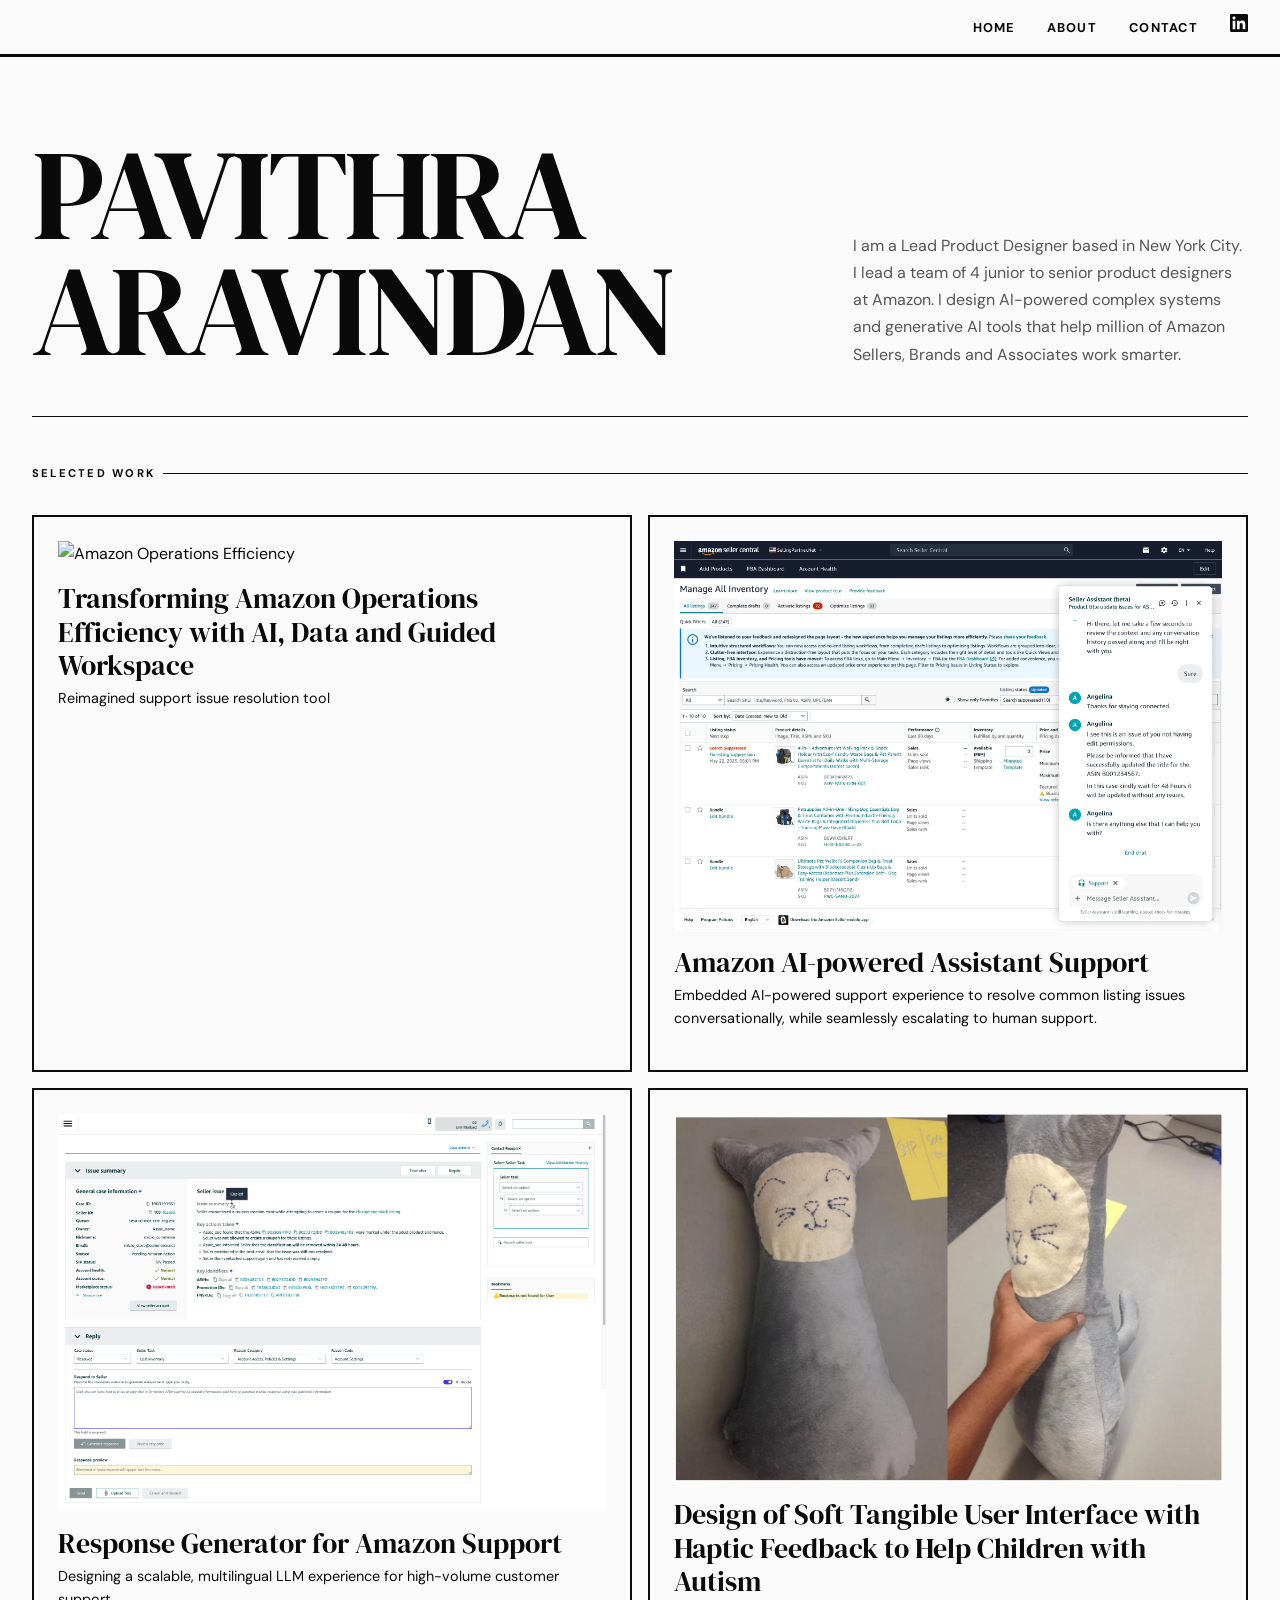
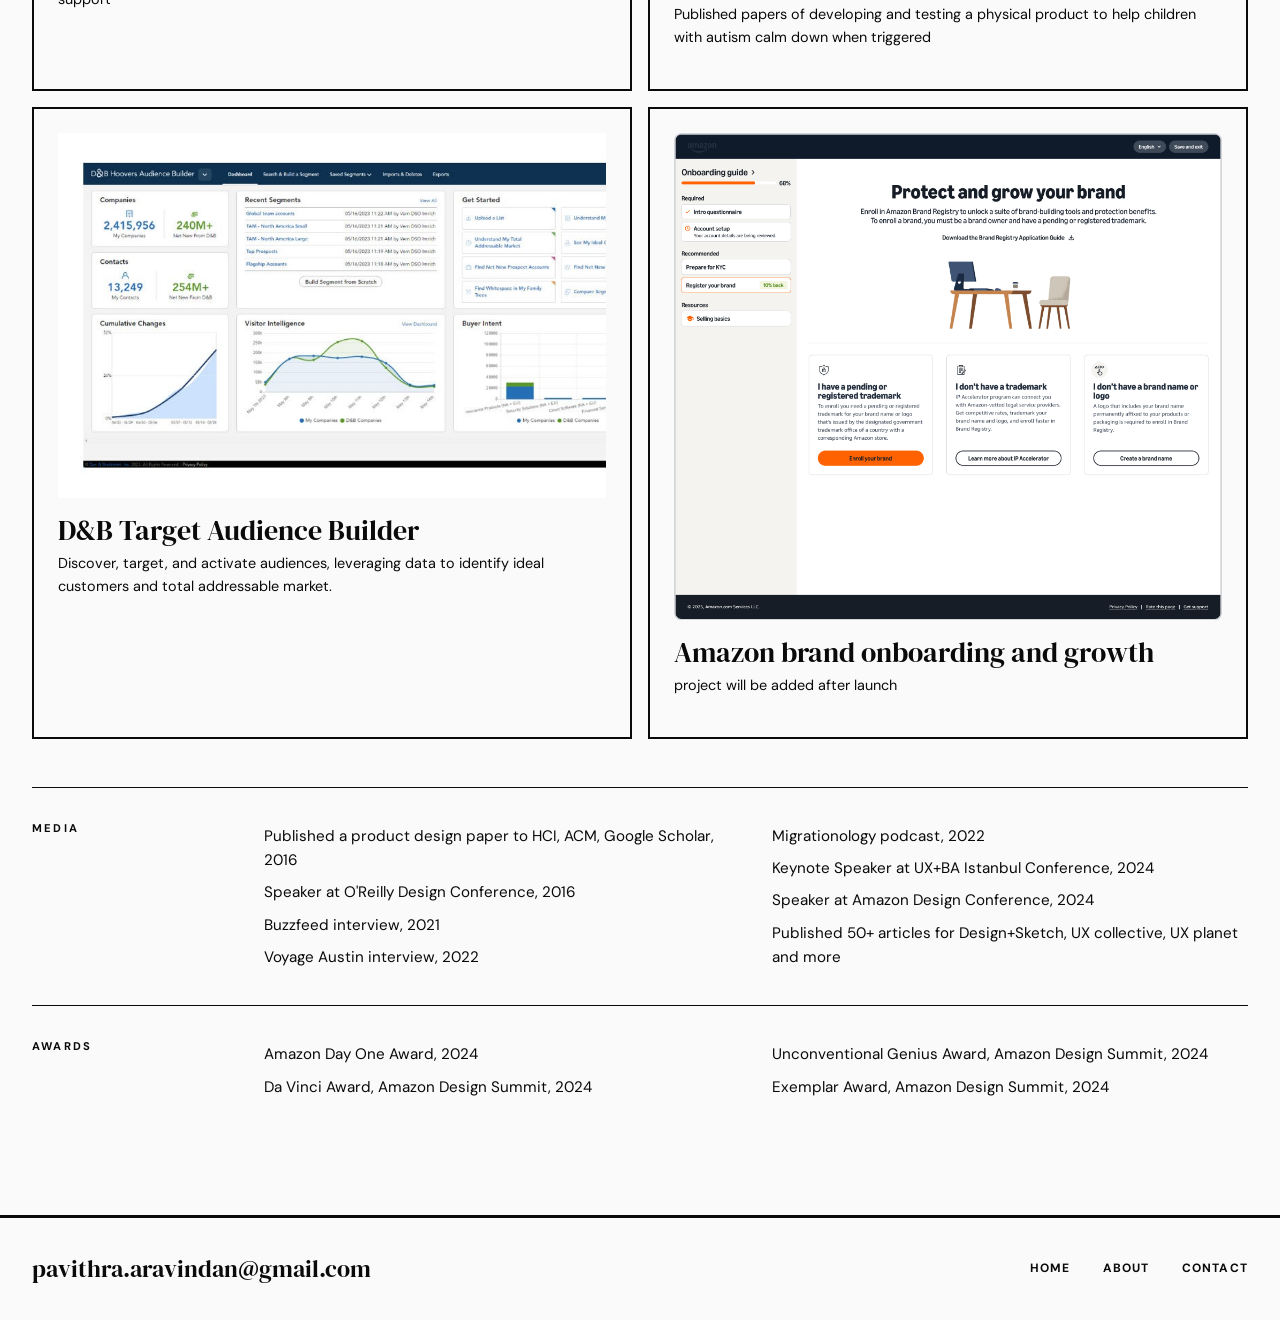
==== site-3-editorial/index.html @ 159bbcf5 "Refine project card layout: add padding and align text" ====
<!DOCTYPE html>
<html lang="en">

<head>
  <meta charset="UTF-8">
  <meta name="viewport" content="width=device-width, initial-scale=1.0">
  <title>Pavithra Aravindan - UX Designer</title>
  <link rel="preconnect" href="https://fonts.googleapis.com">
  <link rel="preconnect" href="https://fonts.gstatic.com" crossorigin>
  <link
    href="https://fonts.googleapis.com/css2?family=DM+Serif+Display&family=DM+Sans:wght@300;400;500;700&display=swap"
    rel="stylesheet">
  <link rel="stylesheet" href="styles.css">
</head>

<body>
  <header class="site-header">
    <nav class="nav-container">
      <a href="index.html" class="logo logo-hidden">Pavithra Aravindan</a>
      <button class="mobile-menu-btn" aria-label="Toggle menu">
        <span></span>
        <span></span>
        <span></span>
      </button>
      <ul class="nav-links">
        <li><a href="index.html">Home</a></li>
        <li><a href="about.html">About</a></li>
        <li><a href="contact.html">Contact</a></li>
        <li>
          <a href="https://www.linkedin.com/in/pavithraaravindan/" target="_blank" rel="noopener noreferrer"
            class="nav-linkedin" aria-label="LinkedIn">
            <svg xmlns="http://www.w3.org/2000/svg" width="18" height="18" viewBox="0 0 24 24" fill="currentColor">
              <path
                d="M20.447 20.452h-3.554v-5.569c0-1.328-.027-3.037-1.852-3.037-1.853 0-2.136 1.445-2.136 2.939v5.667H9.351V9h3.414v1.561h.046c.477-.9 1.637-1.85 3.37-1.85 3.601 0 4.267 2.37 4.267 5.455v6.286zM5.337 7.433c-1.144 0-2.063-.926-2.063-2.065 0-1.138.92-2.063 2.063-2.063 1.14 0 2.064.925 2.064 2.063 0 1.139-.925 2.065-2.064 2.065zm1.782 13.019H3.555V9h3.564v11.452zM22.225 0H1.771C.792 0 0 .774 0 1.729v20.542C0 23.227.792 24 1.771 24h20.451C23.2 24 24 23.227 24 22.271V1.729C24 .774 23.2 0 22.222 0h.003z" />
            </svg>
          </a>
        </li>
      </ul>
    </nav>
  </header>

  <main>
    <section class="hero">
      <h1>Pavithra Aravindan</h1>
      <p class="bio">I am a Lead Product Designer based in New York City. I lead a team of 4 junior to senior product
        designers at Amazon. I design AI-powered complex systems and generative AI tools that help million of Amazon
        Sellers, Brands and Associates work smarter.</p>
    </section>

    <section class="projects">
      <h2>Selected Work</h2>
      <div class="project-grid">
        <a href="project-1.html" class="project-card">
          <img
            src="https://uxfolio-prod.s3.us-east-1.amazonaws.com/64af0c1d7319f4000290485b/6939b593a8b0681433790882/PZ27DdFqutlnIcPX.png"
            alt="Amazon Operations Efficiency" style="width: 100%; height: auto; display: block;">
          <h3>Transforming Amazon Operations Efficiency with AI, Data and Guided Workspace</h3>
          <p>Reimagined support issue resolution tool</p>
        </a>
        <a href="seller-assistant.html" class="project-card">
          <img src="images/seller-assistant-1.png" alt="Seller Assistant"
            style="width: 100%; height: auto; display: block;">
          <h3>Amazon AI-powered Assistant Support</h3>
          <p>Embedded AI-powered support experience to resolve common listing issues conversationally, while seamlessly
            escalating to human support.</p>
        </a>

        <a href="response-generator.html" class="project-card">
          <img src="images/response-generator-thumb.png" alt="Response Generator"
            style="width: 100%; height: auto; display: block;">
          <h3>Response Generator for Amazon Support</h3>
          <p>Designing a scalable, multilingual LLM experience for high-volume customer support</p>
        </a>

        <a href="https://scholar.google.com/citations?user=_Li9Cc0AAAAJ&hl=en&oi=ao" class="project-card"
          target="_blank">
          <img src="images/haptic-feedback.png" alt="Soft Tangible User Interface"
            style="width: 100%; height: auto; display: block;">
          <h3>Design of Soft Tangible User Interface with Haptic Feedback to Help Children with Autism</h3>
          <p>Published papers of developing and testing a physical product to help children with autism calm down when
            triggered</p>
        </a>
        <a href="https://www.dnb.com/en-us/products/dnb-hoovers/audience-builder.html" class="project-card"
          target="_blank">
          <img src="images/dnb-audience-builder.jpg" alt="D&B Target Audience Builder"
            style="width: 100%; height: auto; display: block;">
          <h3>D&B Target Audience Builder</h3>
          <p>Discover, target, and activate audiences, leveraging data to identify ideal customers and total addressable
            market.</p>
        </a>
        <a href="#" class="project-card">
          <img src="images/brand-onboarding.png" alt="Brand Onboarding and Growth"
            style="width: 100%; height: auto; display: block;">
          <h3>Amazon brand onboarding and growth</h3>
          <p>project will be added after launch</p>
        </a>
      </div>
    </section>


    <section class="media">
      <h2>Media</h2>
      <ul>
        <li>Published a product design paper to HCI, ACM, Google Scholar, 2016</li>
        <li>Speaker at O'Reilly Design Conference, 2016</li>
        <li>Buzzfeed interview, 2021</li>
        <li>Voyage Austin interview, 2022</li>
        <li>Migrationology podcast, 2022</li>
        <li>Keynote Speaker at UX+BA Istanbul Conference, 2024</li>
        <li>Speaker at Amazon Design Conference, 2024</li>
        <li>Published 50+ articles for Design+Sketch, UX collective, UX planet and more</li>
      </ul>
    </section>

    <section class="awards">
      <h2>Awards</h2>
      <ul>
        <li>Amazon Day One Award, 2024</li>
        <li>Da Vinci Award, Amazon Design Summit, 2024</li>
        <li>Unconventional Genius Award, Amazon Design Summit, 2024</li>
        <li>Exemplar Award, Amazon Design Summit, 2024</li>
      </ul>
    </section>
  </main>

  <footer class="site-footer">
    <div class="footer-content">
      <a href="mailto:pavithra.aravindan@gmail.com" class="footer-email">pavithra.aravindan@gmail.com</a>
      <nav class="footer-nav">
        <a href="index.html">Home</a>
        <a href="about.html">About</a>
        <a href="contact.html">Contact</a>
      </nav>
    </div>
  </footer>

  <script>
    document.querySelector('.mobile-menu-btn').addEventListener('click', function () {
      this.classList.toggle('open');
      document.querySelector('.nav-links').classList.toggle('open');
    });
  </script>
</body>

</html>
---- site-3-editorial/styles.css ----
:root {
  --color-bg: #fafafa;
  --color-text: #0a0a0a;
  --color-text-secondary: #555555;
  --color-border: #0a0a0a;
  --color-accent: #2563eb;
  --font-heading: 'DM Serif Display', Georgia, serif;
  --font-body: 'DM Sans', system-ui, sans-serif;
  --max-width: 1400px;
  --spacing-xs: 0.25rem;
  --spacing-sm: 0.5rem;
  --spacing-md: 1rem;
  --spacing-lg: 2rem;
  --spacing-xl: 3rem;
}

* {
  margin: 0;
  padding: 0;
  box-sizing: border-box;
}

html {
  scroll-behavior: smooth;
}

body {
  font-family: var(--font-body);
  font-size: 16px;
  line-height: 1.6;
  color: var(--color-text);
  background: var(--color-bg);
}

a {
  color: inherit;
  text-decoration: none;
}

ul,
ol {
  list-style-position: inside;
}

.site-header {
  position: sticky;
  top: 0;
  background: var(--color-bg);
  border-bottom: 3px solid var(--color-text);
  z-index: 100;
}

.nav-container {
  max-width: var(--max-width);
  margin: 0 auto;
  padding: var(--spacing-sm) var(--spacing-lg);
  display: flex;
  justify-content: space-between;
  align-items: center;
}

.logo {
  font-family: var(--font-heading);
  font-size: 1.5rem;
  font-weight: 400;
  text-transform: uppercase;
  letter-spacing: 0.05em;
}

.logo-hidden {
  visibility: hidden;
}

.nav-links {
  display: flex;
  gap: var(--spacing-lg);
  list-style: none;
}

.nav-links a {
  font-size: 0.8rem;
  font-weight: 700;
  letter-spacing: 0.1em;
  text-transform: uppercase;
  transition: color 0.2s;
}

.nav-links a:hover {
  color: var(--color-accent);
}

.nav-linkedin {
  display: inline-flex;
  align-items: center;
  justify-content: center;
}

.nav-linkedin svg {
  transition: transform 0.2s ease;
}

.nav-linkedin:hover svg {
  transform: scale(1.1);
}

.mobile-menu-btn {
  display: none;
  flex-direction: column;
  gap: 6px;
  background: none;
  border: none;
  cursor: pointer;
  padding: 5px;
}

.mobile-menu-btn span {
  width: 28px;
  height: 3px;
  background: var(--color-text);
  transition: all 0.3s;
}

main {
  max-width: var(--max-width);
  margin: 0 auto;
  padding: var(--spacing-lg) var(--spacing-lg);
}

.hero {
  display: grid;
  grid-template-columns: 2fr 1fr;
  gap: var(--spacing-lg);
  padding: var(--spacing-xl) 0;
  border-bottom: 1px solid var(--color-border);
}

.hero h1 {
  font-family: var(--font-heading);
  font-size: clamp(4rem, 10vw, 8rem);
  font-weight: 400;
  line-height: 0.9;
  letter-spacing: -0.03em;
  text-transform: uppercase;
}

.hero .bio {
  font-size: 1rem;
  line-height: 1.7;
  color: var(--color-text-secondary);
  align-self: end;
}

.linkedin-link {
  display: inline-flex;
  align-items: center;
  justify-content: center;
  width: 44px;
  height: 44px;
  border: 2px solid var(--color-text);
  border-radius: 50%;
  color: var(--color-text);
  transition: all 0.2s ease;
  margin-top: var(--spacing-md);
}

.linkedin-link:hover {
  background: var(--color-text);
  color: var(--color-bg);
  transform: translateY(-2px);
}

.linkedin-link svg {
  width: 22px;
  height: 22px;
}

.projects {
  padding: var(--spacing-xl) 0;
}

.projects h2 {
  font-family: var(--font-body);
  font-size: 0.7rem;
  font-weight: 700;
  text-transform: uppercase;
  letter-spacing: 0.2em;
  margin-bottom: var(--spacing-lg);
  display: flex;
  align-items: center;
  gap: var(--spacing-sm);
}

.projects h2::after {
  content: "";
  flex: 1;
  height: 1px;
  background: var(--color-border);
}

.project-grid {
  display: grid;
  grid-template-columns: 1fr 1fr;
  gap: var(--spacing-md);
}

.project-card {
  display: block;
  border: 2px solid var(--color-border);
  transition: all 0.2s;
  position: relative;
  padding: 1.5rem; /* Add padding to reduce content width */
}

.project-card:hover {
  background: var(--color-text);
  color: var(--color-bg);
}

.project-card h3 {
  font-family: var(--font-heading);
  font-size: 1.75rem;
  font-weight: 400;
  padding: var(--spacing-md) 0 var(--spacing-xs) 0; /* Remove horizontal padding */
  line-height: 1.2;
}

.project-card p {
  font-size: 0.9rem;
  padding: 0 0 var(--spacing-md) 0; /* Remove horizontal padding */
}

.placeholder-image {
  background: #e0e0e0;
  display: flex;
  align-items: center;
  justify-content: center;
  color: var(--color-text-secondary);
  font-size: 0.75rem;
  font-weight: 700;
  text-transform: uppercase;
  letter-spacing: 0.1em;
}

.amazon-work,
.media,
.awards {
  padding: var(--spacing-lg) 0;
  border-top: 1px solid var(--color-border);
}

.amazon-work {
  display: grid;
  grid-template-columns: 200px 1fr;
  gap: var(--spacing-lg);
}

.media {
  display: grid;
  grid-template-columns: 200px 1fr;
  gap: var(--spacing-lg);
}

.awards {
  display: grid;
  grid-template-columns: 200px 1fr;
  gap: var(--spacing-lg);
}

.amazon-work h2,
.media h2,
.awards h2 {
  font-family: var(--font-body);
  font-size: 0.7rem;
  font-weight: 700;
  text-transform: uppercase;
  letter-spacing: 0.2em;
}

.amazon-work ul,
.media ul,
.awards ul {
  list-style: none;
  column-count: 2;
  column-gap: var(--spacing-lg);
}

.amazon-work li,
.media li,
.awards li {
  padding: var(--spacing-xs) 0;
  break-inside: avoid;
  font-size: 0.95rem;
}

.site-footer {
  border-top: 3px solid var(--color-text);
  padding: var(--spacing-lg) var(--spacing-lg);
  margin-top: var(--spacing-xl);
}

.footer-content {
  max-width: var(--max-width);
  margin: 0 auto;
  display: flex;
  justify-content: space-between;
  align-items: center;
}

.footer-email {
  font-family: var(--font-heading);
  font-size: 1.5rem;
}

.footer-email:hover {
  color: var(--color-accent);
}

.footer-nav {
  display: flex;
  gap: var(--spacing-lg);
}

.footer-nav a {
  font-size: 0.75rem;
  font-weight: 700;
  text-transform: uppercase;
  letter-spacing: 0.1em;
  transition: color 0.2s;
}

.footer-nav a:hover {
  color: var(--color-accent);
}

.about-page {
  max-width: 1000px;
}

.about-hero {
  display: grid;
  grid-template-columns: 1.5fr 1fr;
  gap: var(--spacing-xl);
  align-items: center;
  padding-bottom: var(--spacing-xl);
  border-bottom: 1px solid rgba(0, 0, 0, 0.1);
}

.about-hero-content h1 {
  font-family: var(--font-heading);
  font-size: clamp(3rem, 6vw, 5rem);
  font-weight: 400;
  line-height: 0.95;
  text-transform: uppercase;
  margin-bottom: var(--spacing-lg);
}

.about-hero-content p {
  font-size: 1rem;
  line-height: 1.8;
  color: var(--color-text-secondary);
}

.about-hero-image img {
  width: 100%;
  height: auto;
  border-radius: 4px;
  border: 1px solid rgba(0, 0, 0, 0.1);
}

.about-section {
  margin-top: var(--spacing-xl);
  background: #fff;
  border: 1px solid rgba(0, 0, 0, 0.08);
  border-radius: 4px;
  padding: var(--spacing-lg);
  box-shadow: 0 1px 3px rgba(0, 0, 0, 0.04);
}

.about-section h2 {
  font-family: var(--font-body);
  font-size: 0.75rem;
  font-weight: 700;
  text-transform: uppercase;
  letter-spacing: 0.15em;
  margin-bottom: var(--spacing-md);
  display: flex;
  align-items: center;
  gap: var(--spacing-sm);
  padding-bottom: var(--spacing-sm);
  border-bottom: 1px solid rgba(0, 0, 0, 0.06);
}

.about-section h2::before {
  content: "";
  width: 16px;
  height: 3px;
  background: var(--color-accent);
  border-radius: 2px;
}

.about-section-content {
  display: grid;
  grid-template-columns: 1fr 1fr;
  gap: var(--spacing-lg);
  align-items: start;
}

.about-section-text p {
  margin-bottom: var(--spacing-md);
  line-height: 1.7;
}

.about-section-text ul {
  list-style: none;
}

.about-section-text li {
  font-size: 0.95rem;
  padding: var(--spacing-xs) 0;
}

.about-section-text li::before {
  content: "→";
  margin-right: var(--spacing-sm);
  color: var(--color-accent);
}

.about-section-image img {
  width: 100%;
  height: auto;
  border-radius: 4px;
  border: 1px solid rgba(0, 0, 0, 0.1);
}

.contact-page {
  max-width: 700px;
}

.contact-content h1 {
  font-family: var(--font-heading);
  font-size: clamp(3rem, 6vw, 5rem);
  font-weight: 400;
  text-transform: uppercase;
  line-height: 0.95;
  margin-bottom: var(--spacing-md);
}

.contact-content>p {
  color: var(--color-text-secondary);
  margin-bottom: var(--spacing-md);
  max-width: 400px;
}

.contact-email {
  display: inline-block;
  font-family: var(--font-heading);
  font-size: 1.75rem;
  margin-bottom: var(--spacing-xl);
  text-decoration: underline;
  text-underline-offset: 4px;
  text-decoration-thickness: 2px;
}

.contact-email:hover {
  color: var(--color-accent);
}

.contact-form {
  display: grid;
  grid-template-columns: 1fr 1fr;
  gap: var(--spacing-md);
}

.form-group {
  display: flex;
  flex-direction: column;
  gap: var(--spacing-xs);
}

.form-group:last-of-type {
  grid-column: 1 / -1;
}

.form-group label {
  font-size: 0.7rem;
  font-weight: 700;
  text-transform: uppercase;
  letter-spacing: 0.15em;
}

.form-group input,
.form-group textarea {
  font-family: var(--font-body);
  font-size: 1rem;
  padding: var(--spacing-sm);
  border: 2px solid var(--color-border);
  background: transparent;
  transition: border-color 0.2s;
}

.form-group input:focus,
.form-group textarea:focus {
  outline: none;
  border-color: var(--color-accent);
}

.submit-btn {
  font-family: var(--font-body);
  font-size: 0.8rem;
  font-weight: 700;
  text-transform: uppercase;
  letter-spacing: 0.1em;
  padding: var(--spacing-sm) var(--spacing-lg);
  background: var(--color-text);
  color: var(--color-bg);
  border: 2px solid var(--color-text);
  cursor: pointer;
  transition: all 0.2s;
  grid-column: 1;
}

.submit-btn:hover {
  background: var(--color-accent);
  border-color: var(--color-accent);
}

.case-study {
  max-width: 1200px;
}

.case-study.with-toc {
  position: relative;
  max-width: 1200px;
}

.toc-sidebar {
  position: fixed;
  right: 30px;
  top: 50%;
  transform: translateY(-50%);
  z-index: 50;
  padding: var(--spacing-sm);
  background: rgba(255, 255, 255, 0.9);
  backdrop-filter: blur(10px);
  border-radius: 8px;
  box-shadow: 0 2px 10px rgba(0, 0, 0, 0.08);
}

.toc-list {
  list-style: none;
  border-left: 1px solid rgba(0, 0, 0, 0.1);
  padding-left: 0;
  margin: 0;
}

.toc-list li {
  margin-bottom: 2px;
}

.toc-link {
  display: block;
  font-size: 0.6rem;
  font-weight: 500;
  text-transform: uppercase;
  letter-spacing: 0.03em;
  color: var(--color-text-secondary);
  padding: 4px 8px;
  margin-left: -1px;
  border-left: 2px solid transparent;
  transition: all 0.2s ease;
  white-space: nowrap;
}

.toc-link:hover {
  color: var(--color-text);
}

.toc-link.active {
  color: var(--color-accent);
  border-left-color: var(--color-accent);
  font-weight: 700;
}

.case-study-header {
  margin-bottom: var(--spacing-lg);
  display: grid;
  grid-template-columns: 2fr 1fr;
  gap: var(--spacing-lg);
}

.case-study-header h1 {
  font-family: var(--font-heading);
  font-size: clamp(2.5rem, 5vw, 4rem);
  font-weight: 400;
  line-height: 1;
  text-transform: uppercase;
}

.case-study-header .subtitle {
  font-size: 1.1rem;
  color: var(--color-text-secondary);
  grid-column: 2;
  grid-row: 1;
  align-self: end;
}

.meta {
  display: grid;
  grid-template-columns: repeat(2, 1fr);
  gap: var(--spacing-lg);
  padding: var(--spacing-md) 0;
  border-top: 1px solid rgba(0, 0, 0, 0.1);
  border-bottom: 1px solid rgba(0, 0, 0, 0.1);
  grid-column: 1 / -1;
}

.meta.meta-4col {
  grid-template-columns: repeat(4, 1fr);
}

.meta-item {
  display: flex;
  flex-direction: column;
  gap: 2px;
}

.meta-label {
  font-size: 0.65rem;
  font-weight: 700;
  text-transform: uppercase;
  letter-spacing: 0.15em;
  color: var(--color-text-secondary);
}

.meta-value {
  font-size: 0.9rem;
}

.hero-image {
  margin-bottom: var(--spacing-xl);
  border: 2px solid var(--color-border);
}

.case-section {
  margin-bottom: var(--spacing-lg);
  background: #fff;
  border: 1px solid rgba(0, 0, 0, 0.08);
  border-radius: 4px;
  padding: var(--spacing-lg);
  box-shadow: 0 1px 3px rgba(0, 0, 0, 0.04);
}

.case-section h2 {
  font-family: var(--font-body);
  font-size: 0.75rem;
  font-weight: 700;
  text-transform: uppercase;
  letter-spacing: 0.15em;
  margin-bottom: var(--spacing-md);
  display: flex;
  align-items: center;
  gap: var(--spacing-sm);
  padding-bottom: var(--spacing-sm);
  border-bottom: 1px solid rgba(0, 0, 0, 0.06);
}

.case-section h2::before {
  content: "";
  width: 16px;
  height: 3px;
  background: var(--color-accent);
  border-radius: 2px;
}

.case-section h3 {
  font-family: var(--font-heading);
  font-size: 1.5rem;
  font-weight: 400;
  margin: var(--spacing-md) 0 var(--spacing-sm);
}

.case-section p {
  margin-bottom: var(--spacing-md);
}

.case-section ul,
.case-section ol {
  margin-bottom: var(--spacing-md);
  list-style: none;
}

.case-section li {
  margin-bottom: var(--spacing-xs);
}

.case-section ul li::before {
  content: "→";
  margin-right: var(--spacing-sm);
  color: var(--color-accent);
}

.comparison-grid {
  display: grid;
  grid-template-columns: 1fr 1fr;
  gap: var(--spacing-lg);
}

.comparison-col {
  padding: 0;
}

.comparison-col h3 {
  font-family: var(--font-heading);
  font-size: 1.5rem;
  margin-bottom: var(--spacing-sm);
  margin-top: 0;
  color: #2a2a2a;
}

.comparison-col ul {
  list-style: none;
}

.comparison-col li {
  padding: var(--spacing-xs) 0;
}

.comparison-col li::before {
  content: "→";
  margin-right: var(--spacing-sm);
  color: var(--color-accent);
}

.comparison-image {
  width: 100%;
  height: auto;
  display: block;
  margin-top: var(--spacing-md);
  border: 1px solid rgba(0, 0, 0, 0.1);
  border-radius: 4px;
}

.metrics-grid {
  display: grid;
  grid-template-columns: repeat(3, 1fr);
  gap: var(--spacing-lg);
}

.metric {
  text-align: center;
}

.metric-value {
  display: block;
  font-family: var(--font-heading);
  font-size: 3.5rem;
  font-weight: 400;
  line-height: 1;
  margin-bottom: var(--spacing-xs);
  color: #2a2a2a;
}

.metric-label {
  font-size: 0.85rem;
  color: var(--color-text-secondary);
}

.challenge-list {
  list-style: none;
  column-count: 1;
}

.challenge-list li {
  padding: var(--spacing-xs) 0;
}

.challenge-list li::before {
  content: "→";
  margin-right: var(--spacing-sm);
  color: var(--color-accent);
}

.solution-grid {
  display: grid;
  grid-template-columns: 1fr;
  gap: var(--spacing-sm);
  margin-top: var(--spacing-sm);
}

.solution-card {
  padding: var(--spacing-sm) 0;
  border-bottom: 1px solid rgba(0, 0, 0, 0.06);
}

.solution-card:last-child {
  border-bottom: none;
}

.solution-card h3 {
  margin-top: 0;
  margin-bottom: var(--spacing-xs);
  font-size: 1rem;
}

.solution-card p {
  font-size: 0.85rem;
  margin: 0;
  color: var(--color-text-secondary);
}

.goals-list {
  list-style: none;
  counter-reset: goals;
}

.goals-list li {
  counter-increment: goals;
  padding: var(--spacing-sm) 0;
  border-bottom: 1px solid var(--color-border);
}

.goals-list li::before {
  content: counter(goals, decimal-leading-zero);
  font-family: var(--font-heading);
  font-size: 1.5rem;
  margin-right: var(--spacing-sm);
  color: var(--color-accent);
}

.research-content {
  margin-bottom: var(--spacing-md);
  column-count: 2;
  column-gap: var(--spacing-lg);
}

.research-content h3 {
  break-after: avoid;
}

.ui-gallery {
  display: grid;
  grid-template-columns: repeat(3, 1fr);
  gap: var(--spacing-sm);
}

.testing-info {
  background: var(--color-text);
  color: var(--color-bg);
  padding: var(--spacing-md);
  margin-bottom: var(--spacing-md);
  display: inline-block;
}

.problem-solution-grid {
  display: grid;
  gap: 0;
}

.ps-item {
  display: grid;
  grid-template-columns: 1fr 1fr;
  gap: 0;
  border: 2px solid var(--color-border);
  border-bottom: none;
}

.ps-item:last-child {
  border-bottom: 2px solid var(--color-border);
}

.ps-problem,
.ps-solution {
  padding: var(--spacing-md);
}

.ps-problem {
  border-right: 2px solid var(--color-border);
}

.ps-item h4 {
  font-size: 0.65rem;
  font-weight: 700;
  text-transform: uppercase;
  letter-spacing: 0.15em;
  margin-bottom: var(--spacing-xs);
}

.ps-item p {
  margin: 0;
}

.scenario-steps {
  margin: var(--spacing-md) 0;
  list-style: none;
  counter-reset: steps;
}

.scenario-steps li {
  counter-increment: steps;
  padding: var(--spacing-xs) 0;
}

.scenario-steps li::before {
  content: counter(steps);
  font-family: var(--font-heading);
  font-size: 1.25rem;
  margin-right: var(--spacing-sm);
  color: var(--color-accent);
}

.case-nav {
  padding-top: var(--spacing-lg);
  border-top: 2px solid var(--color-border);
  display: flex;
  justify-content: space-between;
}

.case-nav a {
  font-size: 1rem;
  font-weight: 700;
  text-transform: uppercase;
  letter-spacing: 0.05em;
}

.case-nav a:hover {
  color: var(--color-accent);
}

.hero-image,
.section-image {
  width: 100%;
  height: auto;
  display: block;
  margin: var(--spacing-md) 0;
  border: 1px solid rgba(0, 0, 0, 0.1);
  border-radius: 4px;
}

.hero-image {
  margin-bottom: var(--spacing-xl);
}

.goals-grid {
  display: grid;
  grid-template-columns: repeat(3, 1fr);
  gap: 0;
  margin-top: var(--spacing-md);
}

.goal-card {
  padding: var(--spacing-md);
  border: 2px solid var(--color-border);
  border-right: none;
}

.goal-card:last-child {
  border-right: 2px solid var(--color-border);
}

.goal-number {
  display: block;
  font-family: var(--font-heading);
  font-size: 1.5rem;
  margin-bottom: var(--spacing-sm);
}

.goal-card p {
  margin: 0;
  font-size: 0.9rem;
}

.pain-points {
  display: grid;
  grid-template-columns: repeat(3, 1fr);
  gap: var(--spacing-lg);
  margin-top: var(--spacing-md);
}

.pain-point {
  text-align: center;
}

.pain-number {
  display: block;
  font-family: var(--font-heading);
  font-size: 2.5rem;
  color: #2a2a2a;
  margin-bottom: var(--spacing-xs);
}

.image-gallery {
  display: grid;
  grid-template-columns: repeat(3, 1fr);
  gap: var(--spacing-sm);
  margin-top: var(--spacing-md);
}

.image-gallery img,
.gallery-image {
  width: 100%;
  height: auto;
  display: block;
  border: 1px solid rgba(0, 0, 0, 0.1);
  border-radius: 4px;
}

.ui-gallery {
  display: grid;
  grid-template-columns: repeat(2, 1fr);
  gap: var(--spacing-sm);
  margin-top: var(--spacing-md);
}

.ui-gallery img {
  width: 100%;
  height: auto;
  display: block;
  border: 1px solid rgba(0, 0, 0, 0.1);
  border-radius: 4px;
}

.additional-gallery {
  margin: var(--spacing-md) 0;
}

.additional-gallery img {
  width: 100%;
  height: auto;
  display: block;
  border: 1px solid rgba(0, 0, 0, 0.1);
  border-radius: 4px;
}

@media (max-width: 768px) {
  .site-header {
    position: relative;
  }

  .mobile-menu-btn {
    display: flex;
  }

  .nav-links {
    position: absolute;
    top: 100%;
    left: 0;
    right: 0;
    background: var(--color-bg);
    flex-direction: column;
    padding: var(--spacing-md);
    border-bottom: 3px solid var(--color-border);
    display: none;
  }

  .nav-links.open {
    display: flex;
  }

  .mobile-menu-btn.open span:nth-child(1) {
    transform: rotate(45deg) translate(6px, 6px);
  }

  .mobile-menu-btn.open span:nth-child(2) {
    opacity: 0;
  }

  .mobile-menu-btn.open span:nth-child(3) {
    transform: rotate(-45deg) translate(6px, -6px);
  }

  .hero {
    grid-template-columns: 1fr;
  }

  .project-grid {
    grid-template-columns: 1fr;
  }

  .project-card:first-child {
    grid-row: auto;
  }

  .amazon-work,
  .media,
  .awards {
    grid-template-columns: 1fr;
    gap: var(--spacing-sm);
  }

  .amazon-work ul,
  .media ul,
  .awards ul {
    column-count: 1;
  }

  .about-hero {
    grid-template-columns: 1fr;
  }

  .about-hero-image {
    order: -1;
    max-width: 300px;
  }

  .about-section-content {
    grid-template-columns: 1fr;
  }

  .case-study-header {
    grid-template-columns: 1fr;
  }

  .case-study-header .subtitle {
    grid-column: 1;
    grid-row: auto;
  }

  .meta {
    grid-template-columns: 1fr 1fr;
  }

  .comparison-grid,
  .metrics-grid {
    grid-template-columns: 1fr;
  }

  .metric {
    padding: var(--spacing-md) 0;
    border-bottom: 1px solid rgba(0, 0, 0, 0.06);
  }

  .metric:last-child {
    border-bottom: none;
  }

  .ps-item {
    grid-template-columns: 1fr;
  }

  .ps-problem {
    border-right: none;
    border-bottom: 2px solid var(--color-border);
  }

  .challenge-list,
  .research-content {
    column-count: 1;
  }

  .ui-gallery {
    grid-template-columns: 1fr;
  }

  .contact-form {
    grid-template-columns: 1fr;
  }

  .footer-content {
    flex-direction: column;
    gap: var(--spacing-md);
    text-align: center;
  }

  .goals-grid {
    grid-template-columns: 1fr;
  }

  .goal-card {
    border-right: 2px solid var(--color-border);
    border-bottom: none;
  }

  .goal-card:last-child {
    border-bottom: 2px solid var(--color-border);
  }

  .pain-points {
    grid-template-columns: 1fr;
  }

  .image-gallery {
    grid-template-columns: 1fr;
  }

  .toc-sidebar {
    display: none;
  }
}

.lightbox {
  position: fixed;
  top: 0;
  left: 0;
  width: 100%;
  height: 100%;
  background: rgba(0, 0, 0, 0.95);
  display: flex;
  align-items: center;
  justify-content: center;
  z-index: 1000;
  opacity: 0;
  visibility: hidden;
  transition: opacity 0.3s, visibility 0.3s;
}

.lightbox.active {
  opacity: 1;
  visibility: visible;
}

.lightbox-img {
  max-width: 90%;
  max-height: 90%;
  object-fit: contain;
}

.lightbox-close {
  position: absolute;
  top: 20px;
  right: 30px;
  font-size: 3rem;
  color: #fff;
  background: none;
  border: none;
  cursor: pointer;
  line-height: 1;
}

.lightbox-close:hover {
  color: var(--color-accent);
}

.collapsible .section-toggle {
  cursor: pointer;
  display: flex;
  align-items: center;
  justify-content: space-between;
  user-select: none;
}

.collapsible .section-toggle::after {
  content: "−";
  font-size: 1.5rem;
  font-weight: 400;
  color: var(--color-accent);
  transition: transform 0.3s;
}

.collapsible:not(.open) .section-toggle::after {
  content: "+";
}

.collapsible .section-content {
  overflow: hidden;
  transition: max-height 0.4s ease, opacity 0.3s ease;
  max-height: 10000px;
  opacity: 1;
}

.collapsible:not(.open) .section-content {
  max-height: 0;
  opacity: 0;
}

.two-column-grid {
  display: grid;
  grid-template-columns: 1fr 1fr;
  gap: var(--spacing-lg);
  margin-bottom: var(--spacing-lg);
}

.two-column-grid .column h3 {
  margin-top: 0;
}

.two-column-grid .column .challenge-list {
  column-count: 1;
}

.two-column-grid .solution-grid {
  grid-template-columns: 1fr;
}

.two-column-grid .solution-card {
  border-right: 2px solid var(--color-border);
  border-bottom: none;
}

.two-column-grid .solution-card:last-child {
  border-bottom: 2px solid var(--color-border);
}

.goals-grid-clean {
  display: grid;
  grid-template-columns: repeat(3, 1fr);
  gap: var(--spacing-lg);
  margin-top: var(--spacing-md);
}

.goal-item {
  text-align: center;
}

.goal-label {
  display: block;
  font-family: var(--font-heading);
  font-size: 1.25rem;
  color: #2a2a2a;
  margin-bottom: var(--spacing-sm);
  text-transform: uppercase;
  letter-spacing: 0.05em;
}

.goal-item p {
  margin: 0;
  font-size: 0.95rem;
  max-width: none;
}

.goals-grid-clean+p,
.goals-grid-clean p {
  max-width: none;
}

.subsection-row {
  display: grid;
  grid-template-columns: 1fr 1.5fr;
  gap: var(--spacing-lg);
  align-items: center;
  margin-top: var(--spacing-lg);
  padding-top: var(--spacing-lg);
  border-top: 1px solid rgba(0, 0, 0, 0.08);
}

.subsection-text h3 {
  margin-top: 0;
  font-size: 1.25rem;
}

.subsection-text p {
  margin-bottom: 0;
}

.subsection-image img {
  width: 100%;
  height: auto;
  display: block;
  border: 1px solid rgba(0, 0, 0, 0.1);
  border-radius: 4px;
}

.subsection-full {
  margin-top: var(--spacing-lg);
  padding-top: var(--spacing-lg);
  border-top: 1px solid rgba(0, 0, 0, 0.08);
}

.subsection-full h3 {
  margin-top: 0;
  font-size: 1.25rem;
}

.subsection-first {
  margin-top: 0;
}

.subsection-first h3 {
  margin-top: 0;
  font-size: 1.25rem;
}

.ui-gallery-compact {
  display: grid;
  grid-template-columns: repeat(4, 1fr);
  gap: var(--spacing-xs);
  margin-top: var(--spacing-md);
}

.ui-gallery-compact img {
  width: 100%;
  height: auto;
  display: block;
  border: 1px solid rgba(0, 0, 0, 0.1);
  border-radius: 2px;
}

.two-image-row {
  display: grid;
  grid-template-columns: repeat(2, 1fr);
  gap: var(--spacing-sm);
  margin-top: var(--spacing-md);
  max-width: 70%;
}

.two-image-row img {
  width: 100%;
  height: auto;
  display: block;
  border: 1px solid rgba(0, 0, 0, 0.1);
  border-radius: 4px;
}

.three-image-row {
  display: grid;
  grid-template-columns: repeat(3, 1fr);
  gap: var(--spacing-sm);
  margin-top: var(--spacing-md);
}

.three-image-row img {
  width: 100%;
  height: auto;
  display: block;
  border: 1px solid rgba(0, 0, 0, 0.1);
  border-radius: 4px;
}

.single-column-images {
  display: flex;
  flex-direction: column;
  gap: var(--spacing-sm);
  margin-top: var(--spacing-md);
}

.single-column-images img {
  width: 100%;
  height: auto;
  display: block;
  border: 1px solid rgba(0, 0, 0, 0.1);
  border-radius: 4px;
}

.grid-2x3 {
  display: grid;
  grid-template-columns: repeat(3, 1fr);
  gap: var(--spacing-sm);
  margin-top: var(--spacing-md);
}

.grid-2x3 img {
  width: 100%;
  height: auto;
  display: block;
  border: 1px solid rgba(0, 0, 0, 0.1);
  border-radius: 4px;
}

@media (max-width: 768px) {
  .two-column-grid {
    grid-template-columns: 1fr;
  }

  .goals-grid-clean {
    grid-template-columns: 1fr;
  }

  .subsection-row {
    grid-template-columns: 1fr;
  }

  .ui-gallery-compact {
    grid-template-columns: repeat(2, 1fr);
  }

  .two-image-row {
    grid-template-columns: 1fr;
  }

  .three-image-row {
    grid-template-columns: 1fr;
  }

  .grid-2x3 {
    grid-template-columns: repeat(2, 1fr);
  }

  .toc-sidebar {
    display: none;
  }

  .meta.meta-4col {
    grid-template-columns: repeat(2, 1fr);
  }
}

.password-overlay {
  position: fixed;
  top: 0;
  left: 0;
  width: 100%;
  height: 100%;
  background: var(--color-bg);
  z-index: 9999;
  display: flex;
  align-items: center;
  justify-content: center;
}

.password-overlay.hidden {
  display: none;
}

.password-container {
  text-align: center;
  max-width: 400px;
  padding: var(--spacing-lg);
}

.password-container h2 {
  font-family: var(--font-heading);
  font-size: 2rem;
  font-weight: 400;
  text-transform: uppercase;
  margin-bottom: var(--spacing-sm);
}

.password-container p {
  color: var(--color-text-secondary);
  margin-bottom: var(--spacing-lg);
}

.password-form {
  display: flex;
  flex-direction: column;
  gap: var(--spacing-md);
}

.password-input {
  font-family: var(--font-body);
  font-size: 1rem;
  padding: var(--spacing-sm) var(--spacing-md);
  border: 2px solid var(--color-border);
  background: transparent;
  text-align: center;
  transition: border-color 0.2s;
}

.password-input:focus {
  outline: none;
  border-color: var(--color-accent);
}

.password-submit {
  font-family: var(--font-body);
  font-size: 0.8rem;
  font-weight: 700;
  text-transform: uppercase;
  letter-spacing: 0.1em;
  padding: var(--spacing-sm) var(--spacing-lg);
  background: var(--color-text);
  color: var(--color-bg);
  border: 2px solid var(--color-text);
  cursor: pointer;
  transition: all 0.2s;
}

.password-submit:hover {
  background: var(--color-accent);
  border-color: var(--color-accent);
}

.password-error {
  color: #dc2626;
  font-size: 0.85rem;
  display: none;
}

.password-error.show {
  display: block;
}
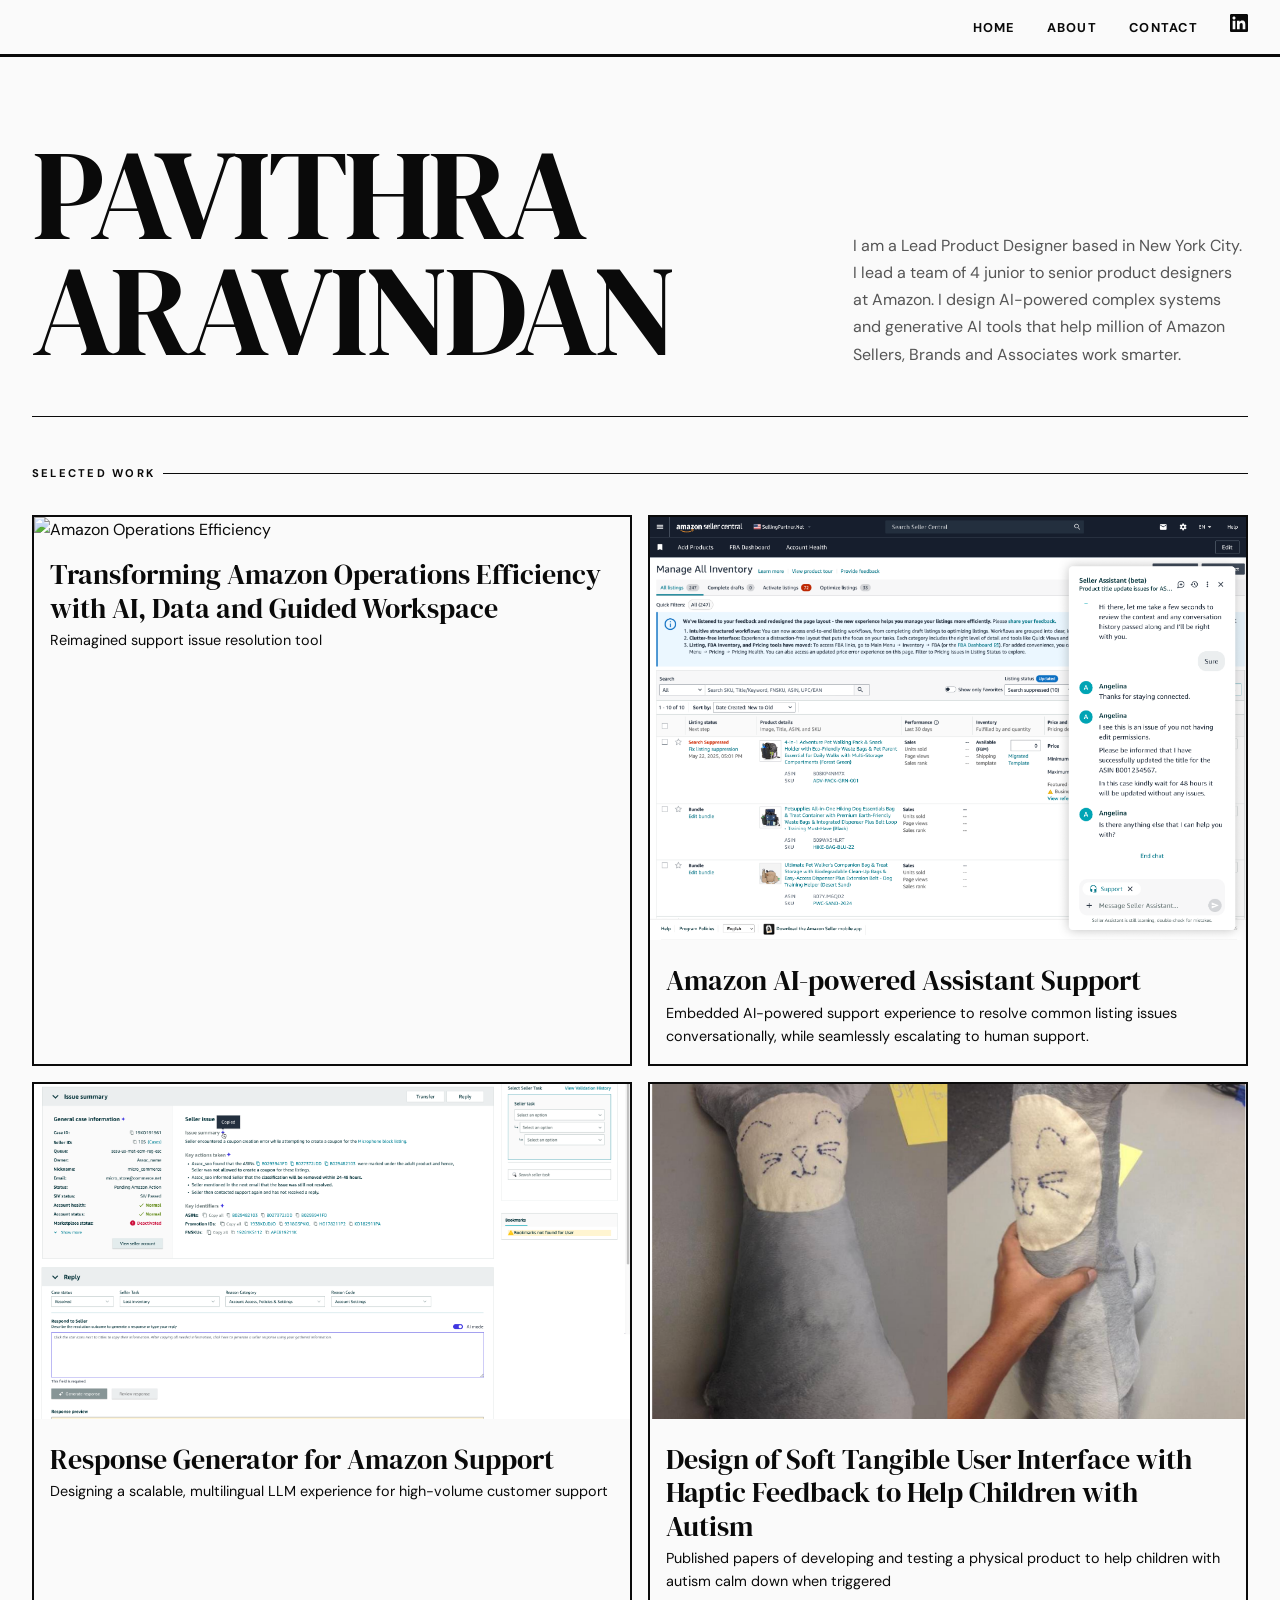
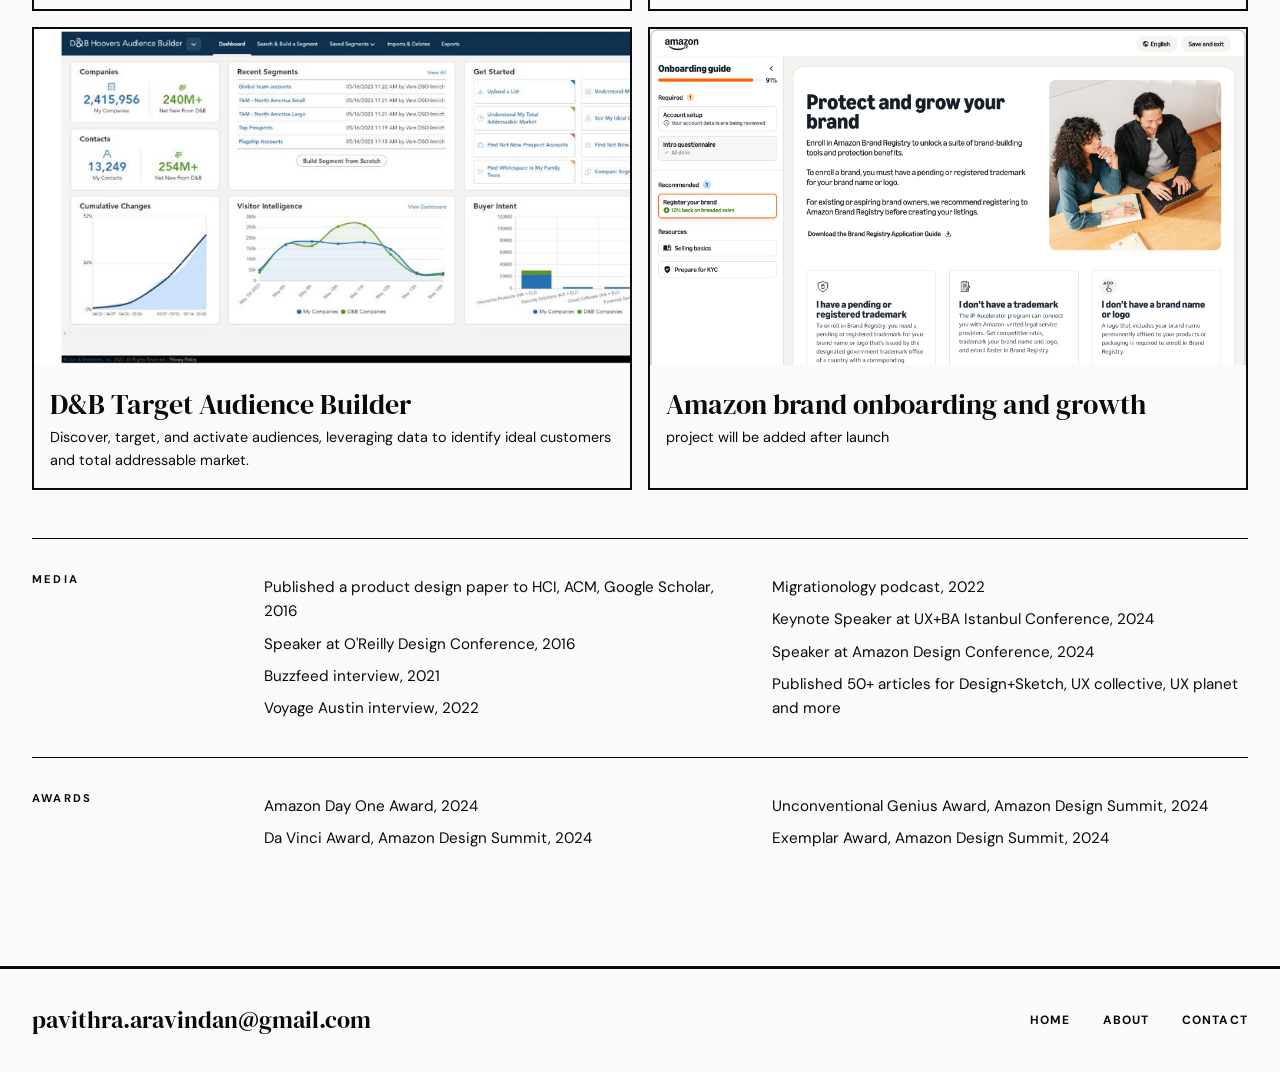
==== commit 177c6cef: "Revert thumbnail layout and quality changes to previous state" ====
--- a/site-3-editorial/index.html
+++ b/site-3-editorial/index.html
@@ -53,13 +53,12 @@
         <a href="project-1.html" class="project-card">
           <img
             src="https://uxfolio-prod.s3.us-east-1.amazonaws.com/64af0c1d7319f4000290485b/6939b593a8b0681433790882/PZ27DdFqutlnIcPX.png"
-            alt="Amazon Operations Efficiency" style="width: 100%; height: auto; display: block;">
+            alt="Amazon Operations Efficiency" style="width: 100%; aspect-ratio: 16/9; object-fit: cover;">
           <h3>Transforming Amazon Operations Efficiency with AI, Data and Guided Workspace</h3>
           <p>Reimagined support issue resolution tool</p>
         </a>
         <a href="seller-assistant.html" class="project-card">
-          <img src="images/seller-assistant-1.png" alt="Seller Assistant"
-            style="width: 100%; height: auto; display: block;">
+          <img src="images/seller-assistant-1.png" alt="Seller Assistant" style="width: 100%;">
           <h3>Amazon AI-powered Assistant Support</h3>
           <p>Embedded AI-powered support experience to resolve common listing issues conversationally, while seamlessly
             escalating to human support.</p>
@@ -67,7 +66,7 @@
 
         <a href="response-generator.html" class="project-card">
           <img src="images/response-generator-thumb.png" alt="Response Generator"
-            style="width: 100%; height: auto; display: block;">
+            style="width: 100%; aspect-ratio: 16/9; object-fit: cover; object-position: center;">
           <h3>Response Generator for Amazon Support</h3>
           <p>Designing a scalable, multilingual LLM experience for high-volume customer support</p>
         </a>
@@ -75,7 +74,7 @@
         <a href="https://scholar.google.com/citations?user=_Li9Cc0AAAAJ&hl=en&oi=ao" class="project-card"
           target="_blank">
           <img src="images/haptic-feedback.png" alt="Soft Tangible User Interface"
-            style="width: 100%; height: auto; display: block;">
+            style="width: 100%; aspect-ratio: 16/9; object-fit: cover;">
           <h3>Design of Soft Tangible User Interface with Haptic Feedback to Help Children with Autism</h3>
           <p>Published papers of developing and testing a physical product to help children with autism calm down when
             triggered</p>
@@ -83,14 +82,14 @@
         <a href="https://www.dnb.com/en-us/products/dnb-hoovers/audience-builder.html" class="project-card"
           target="_blank">
           <img src="images/dnb-audience-builder.jpg" alt="D&B Target Audience Builder"
-            style="width: 100%; height: auto; display: block;">
+            style="width: 100%; aspect-ratio: 16/9; object-fit: cover;">
           <h3>D&B Target Audience Builder</h3>
           <p>Discover, target, and activate audiences, leveraging data to identify ideal customers and total addressable
             market.</p>
         </a>
         <a href="#" class="project-card">
           <img src="images/brand-onboarding.png" alt="Brand Onboarding and Growth"
-            style="width: 100%; height: auto; display: block;">
+            style="width: 100%; aspect-ratio: 16/9; object-fit: cover; object-position: top;">
           <h3>Amazon brand onboarding and growth</h3>
           <p>project will be added after launch</p>
         </a>
--- a/site-3-editorial/styles.css
+++ b/site-3-editorial/styles.css
@@ -208,7 +208,6 @@
   border: 2px solid var(--color-border);
   transition: all 0.2s;
   position: relative;
-  padding: 1.5rem; /* Add padding to reduce content width */
 }
 
 .project-card:hover {
@@ -220,13 +219,14 @@
   font-family: var(--font-heading);
   font-size: 1.75rem;
   font-weight: 400;
-  padding: var(--spacing-md) 0 var(--spacing-xs) 0; /* Remove horizontal padding */
+  padding: var(--spacing-md);
+  padding-bottom: var(--spacing-xs);
   line-height: 1.2;
 }
 
 .project-card p {
   font-size: 0.9rem;
-  padding: 0 0 var(--spacing-md) 0; /* Remove horizontal padding */
+  padding: 0 var(--spacing-md) var(--spacing-md);
 }
 
 .placeholder-image {
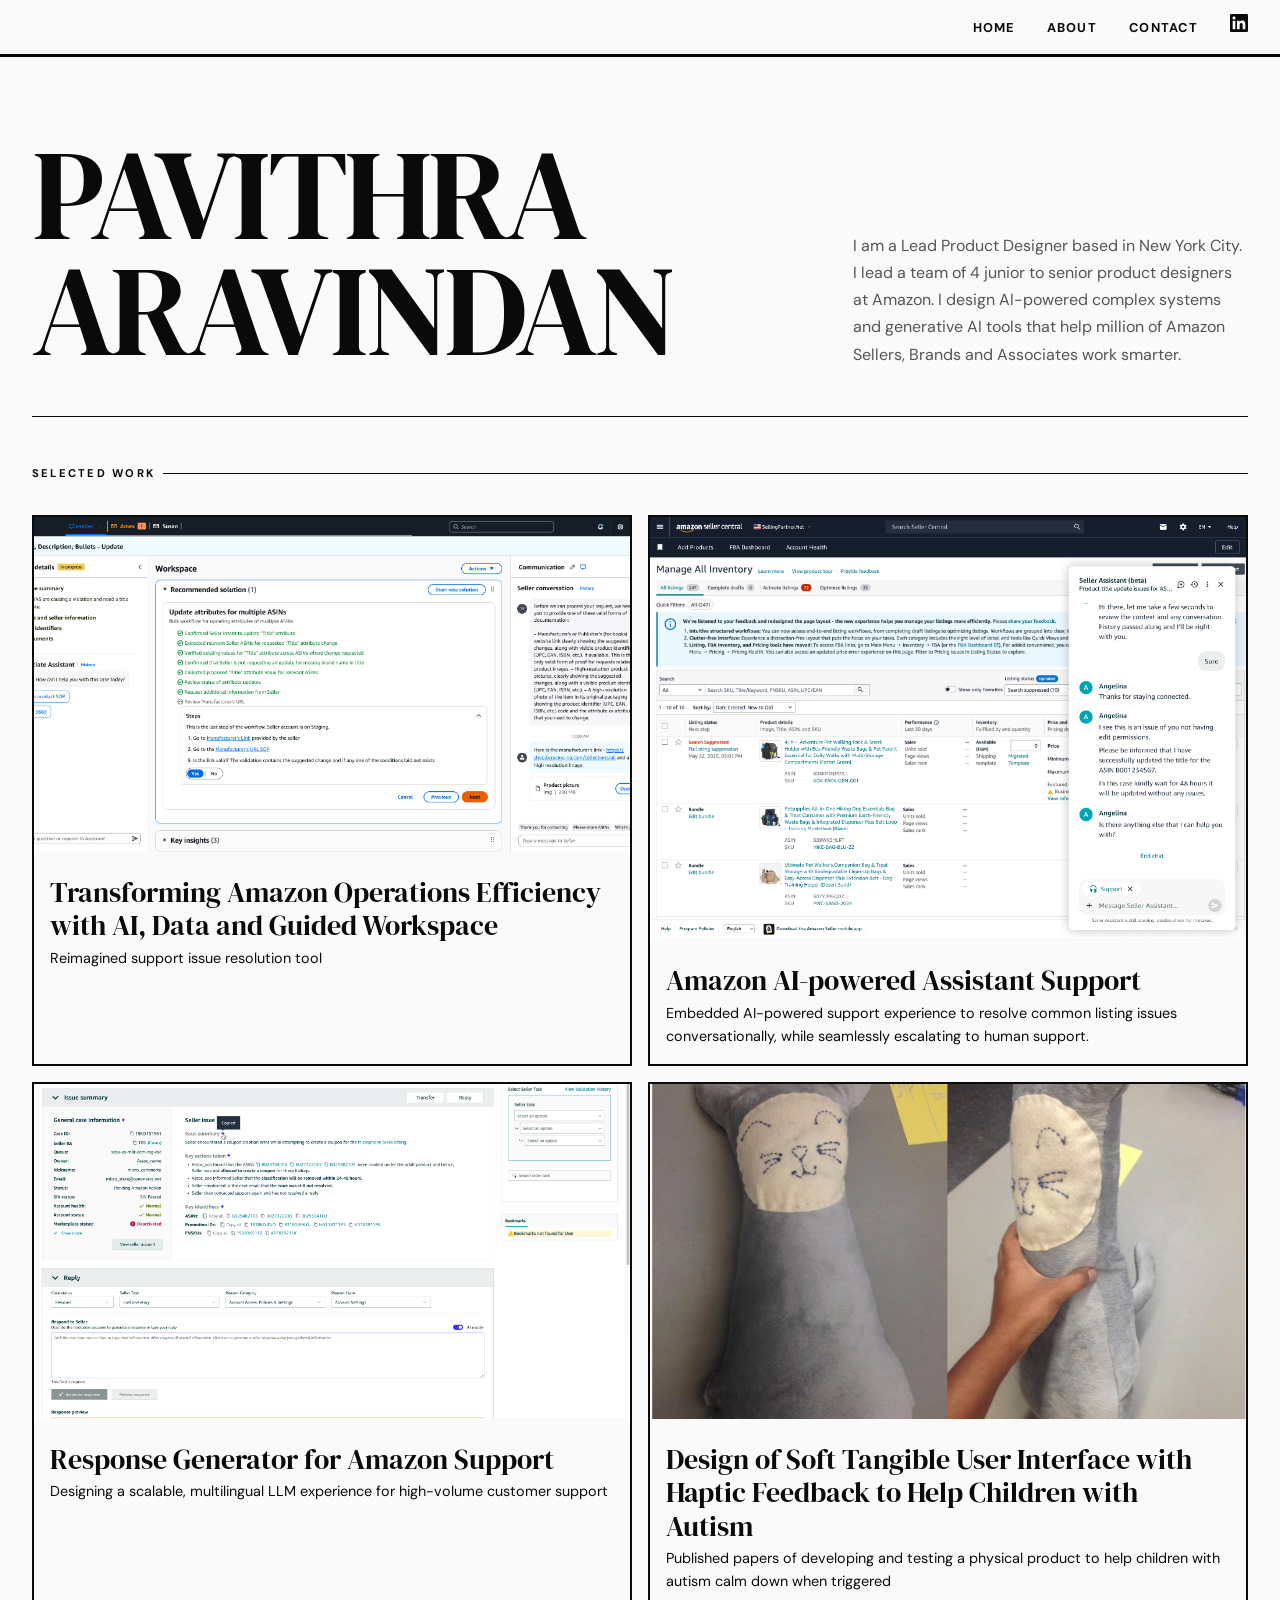
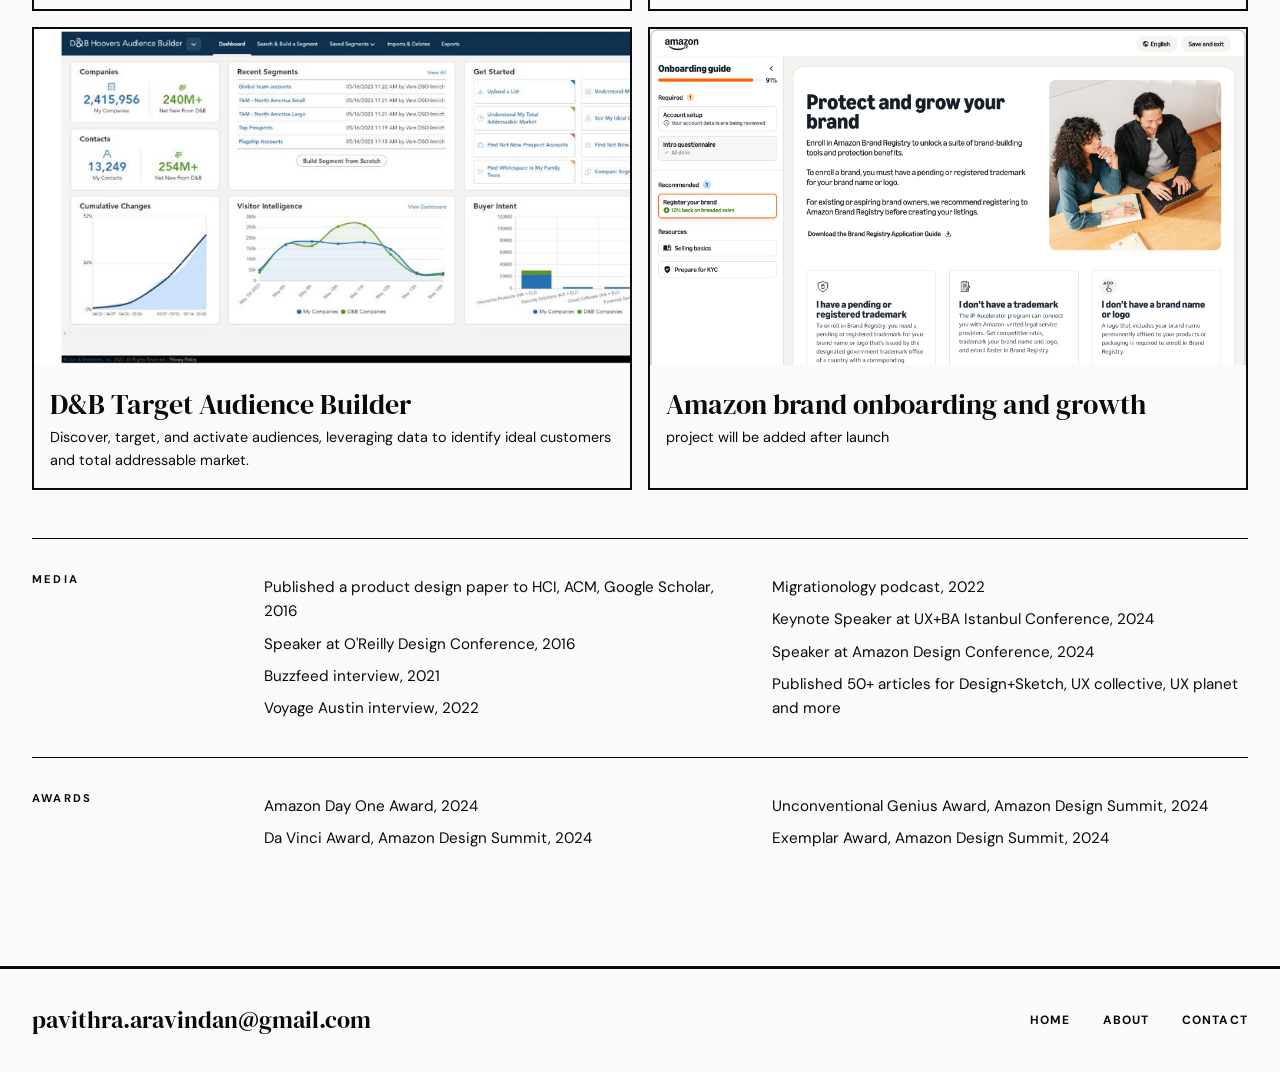
==== commit fe7749e9: "Update Amazon Operations project thumbnail with high-quality upload" ====
--- a/site-3-editorial/index.html
+++ b/site-3-editorial/index.html
@@ -51,9 +51,8 @@
       <h2>Selected Work</h2>
       <div class="project-grid">
         <a href="project-1.html" class="project-card">
-          <img
-            src="https://uxfolio-prod.s3.us-east-1.amazonaws.com/64af0c1d7319f4000290485b/6939b593a8b0681433790882/PZ27DdFqutlnIcPX.png"
-            alt="Amazon Operations Efficiency" style="width: 100%; aspect-ratio: 16/9; object-fit: cover;">
+          <img src="images/amazon-operations-thumb.png" alt="Amazon Operations Efficiency"
+            style="width: 100%; aspect-ratio: 16/9; object-fit: cover;">
           <h3>Transforming Amazon Operations Efficiency with AI, Data and Guided Workspace</h3>
           <p>Reimagined support issue resolution tool</p>
         </a>
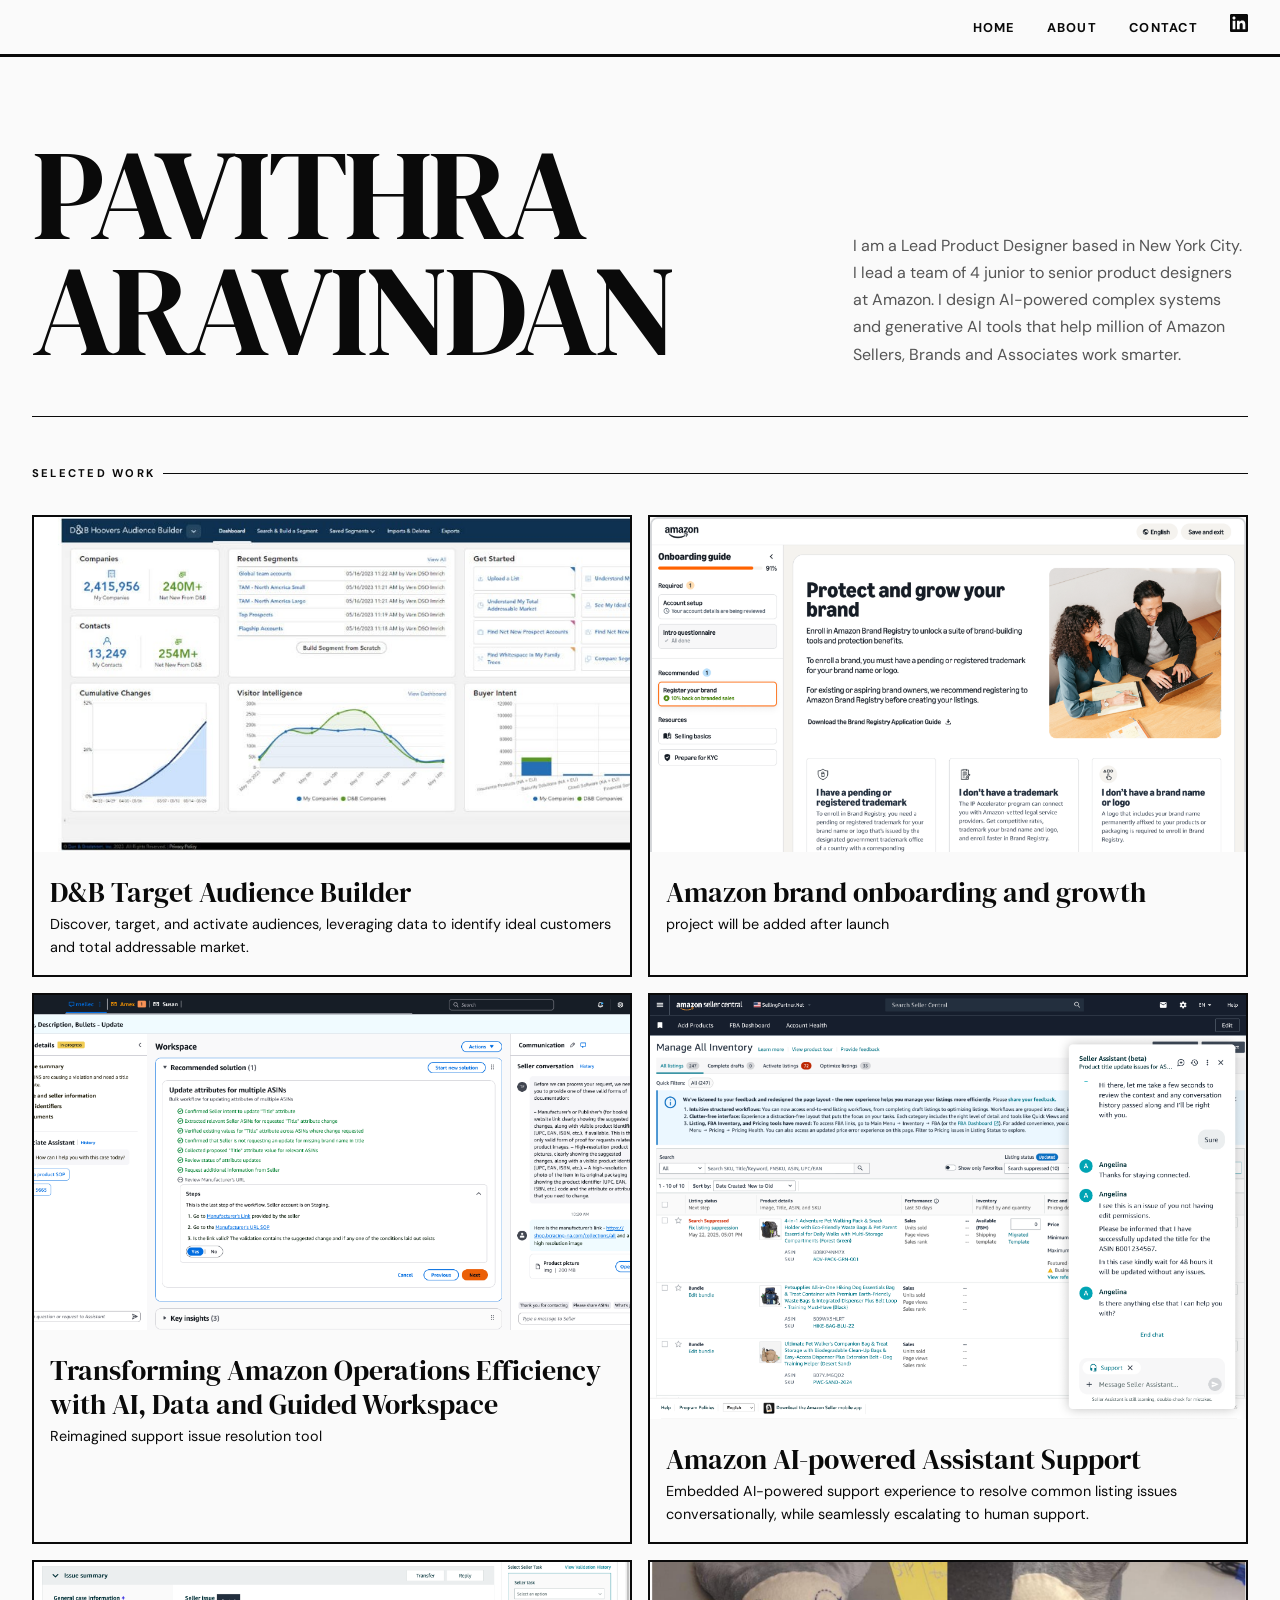
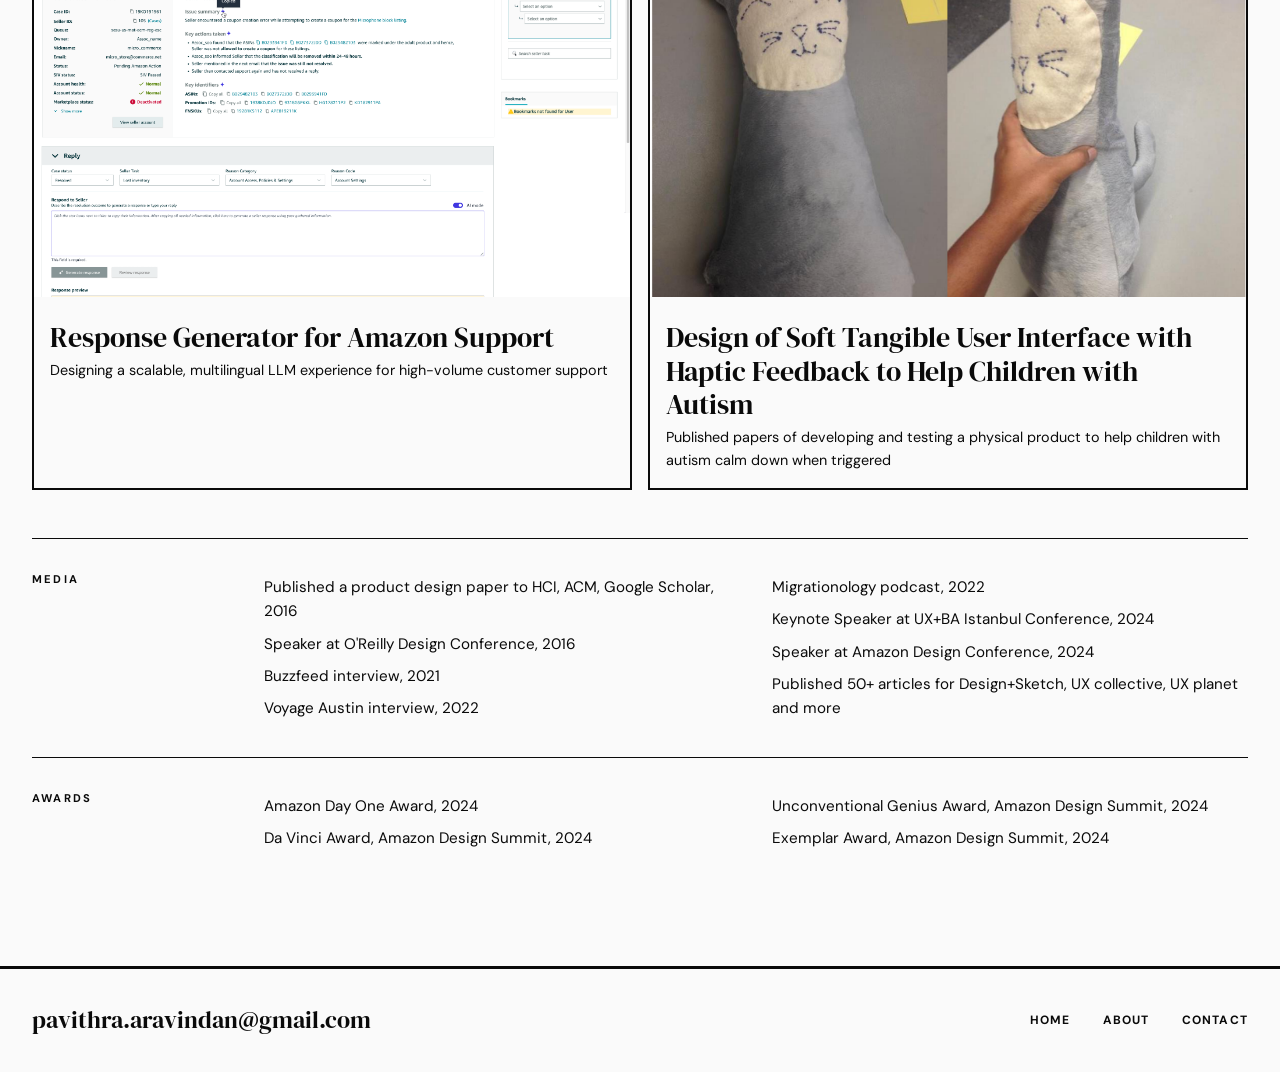
==== commit 86599539: "Reorder project cards in site-3-editorial homepage Co-Authored-By: Claude Opus 4.5 <noreply@anthropi" ====
--- a/site-3-editorial/index.html
+++ b/site-3-editorial/index.html
@@ -50,6 +50,20 @@
     <section class="projects">
       <h2>Selected Work</h2>
       <div class="project-grid">
+        <a href="https://www.dnb.com/en-us/products/dnb-hoovers/audience-builder.html" class="project-card"
+          target="_blank">
+          <img src="images/dnb-audience-builder.jpg" alt="D&B Target Audience Builder"
+            style="width: 100%; aspect-ratio: 16/9; object-fit: cover;">
+          <h3>D&B Target Audience Builder</h3>
+          <p>Discover, target, and activate audiences, leveraging data to identify ideal customers and total addressable
+            market.</p>
+        </a>
+        <a href="#" class="project-card">
+          <img src="images/brand-onboarding.png" alt="Brand Onboarding and Growth"
+            style="width: 100%; aspect-ratio: 16/9; object-fit: cover; object-position: top;">
+          <h3>Amazon brand onboarding and growth</h3>
+          <p>project will be added after launch</p>
+        </a>
         <a href="project-1.html" class="project-card">
           <img src="images/amazon-operations-thumb.png" alt="Amazon Operations Efficiency"
             style="width: 100%; aspect-ratio: 16/9; object-fit: cover;">
@@ -78,20 +92,7 @@
           <p>Published papers of developing and testing a physical product to help children with autism calm down when
             triggered</p>
         </a>
-        <a href="https://www.dnb.com/en-us/products/dnb-hoovers/audience-builder.html" class="project-card"
-          target="_blank">
-          <img src="images/dnb-audience-builder.jpg" alt="D&B Target Audience Builder"
-            style="width: 100%; aspect-ratio: 16/9; object-fit: cover;">
-          <h3>D&B Target Audience Builder</h3>
-          <p>Discover, target, and activate audiences, leveraging data to identify ideal customers and total addressable
-            market.</p>
-        </a>
-        <a href="#" class="project-card">
-          <img src="images/brand-onboarding.png" alt="Brand Onboarding and Growth"
-            style="width: 100%; aspect-ratio: 16/9; object-fit: cover; object-position: top;">
-          <h3>Amazon brand onboarding and growth</h3>
-          <p>project will be added after launch</p>
-        </a>
+
       </div>
     </section>
 
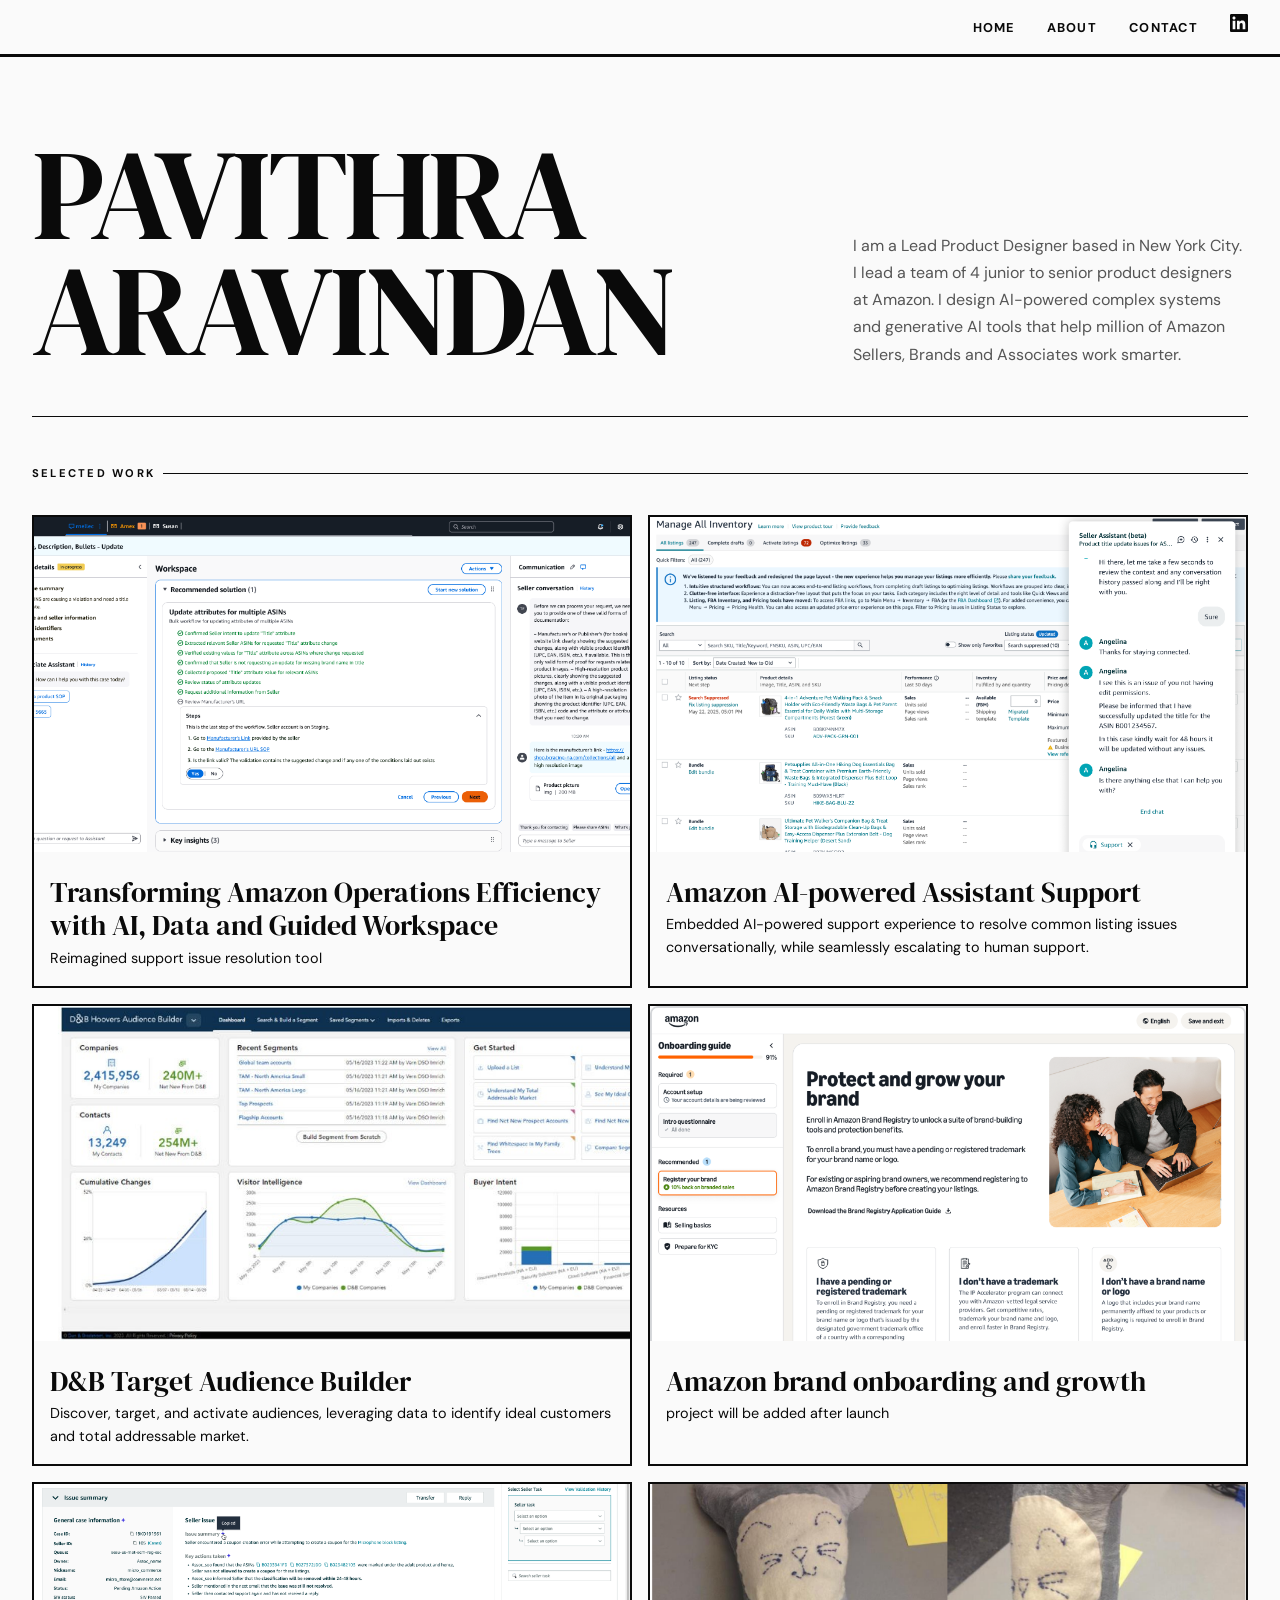
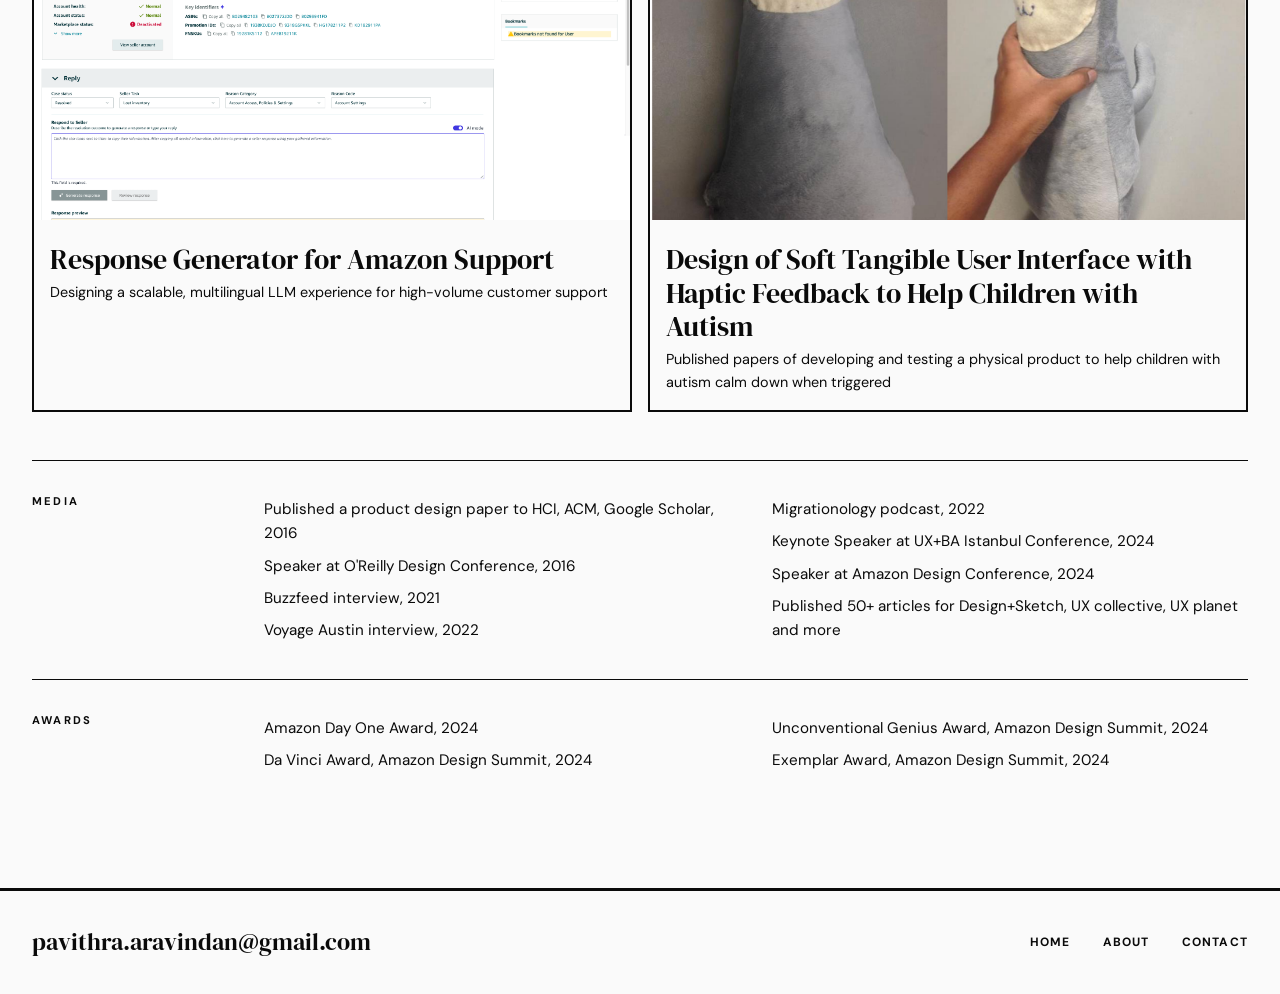
==== commit c4be54b2: "Reorder projects and align thumbnail image heights Move Amazon Operations and Seller Assistant to to" ====
--- a/site-3-editorial/index.html
+++ b/site-3-editorial/index.html
@@ -50,6 +50,19 @@
     <section class="projects">
       <h2>Selected Work</h2>
       <div class="project-grid">
+        <a href="project-1.html" class="project-card">
+          <img src="images/amazon-operations-thumb.png" alt="Amazon Operations Efficiency"
+            style="width: 100%; aspect-ratio: 16/9; object-fit: cover;">
+          <h3>Transforming Amazon Operations Efficiency with AI, Data and Guided Workspace</h3>
+          <p>Reimagined support issue resolution tool</p>
+        </a>
+        <a href="seller-assistant.html" class="project-card">
+          <img src="images/seller-assistant-1.png" alt="Seller Assistant"
+            style="width: 100%; aspect-ratio: 16/9; object-fit: cover;">
+          <h3>Amazon AI-powered Assistant Support</h3>
+          <p>Embedded AI-powered support experience to resolve common listing issues conversationally, while seamlessly
+            escalating to human support.</p>
+        </a>
         <a href="https://www.dnb.com/en-us/products/dnb-hoovers/audience-builder.html" class="project-card"
           target="_blank">
           <img src="images/dnb-audience-builder.jpg" alt="D&B Target Audience Builder"
@@ -63,18 +76,6 @@
             style="width: 100%; aspect-ratio: 16/9; object-fit: cover; object-position: top;">
           <h3>Amazon brand onboarding and growth</h3>
           <p>project will be added after launch</p>
-        </a>
-        <a href="project-1.html" class="project-card">
-          <img src="images/amazon-operations-thumb.png" alt="Amazon Operations Efficiency"
-            style="width: 100%; aspect-ratio: 16/9; object-fit: cover;">
-          <h3>Transforming Amazon Operations Efficiency with AI, Data and Guided Workspace</h3>
-          <p>Reimagined support issue resolution tool</p>
-        </a>
-        <a href="seller-assistant.html" class="project-card">
-          <img src="images/seller-assistant-1.png" alt="Seller Assistant" style="width: 100%;">
-          <h3>Amazon AI-powered Assistant Support</h3>
-          <p>Embedded AI-powered support experience to resolve common listing issues conversationally, while seamlessly
-            escalating to human support.</p>
         </a>
 
         <a href="response-generator.html" class="project-card">
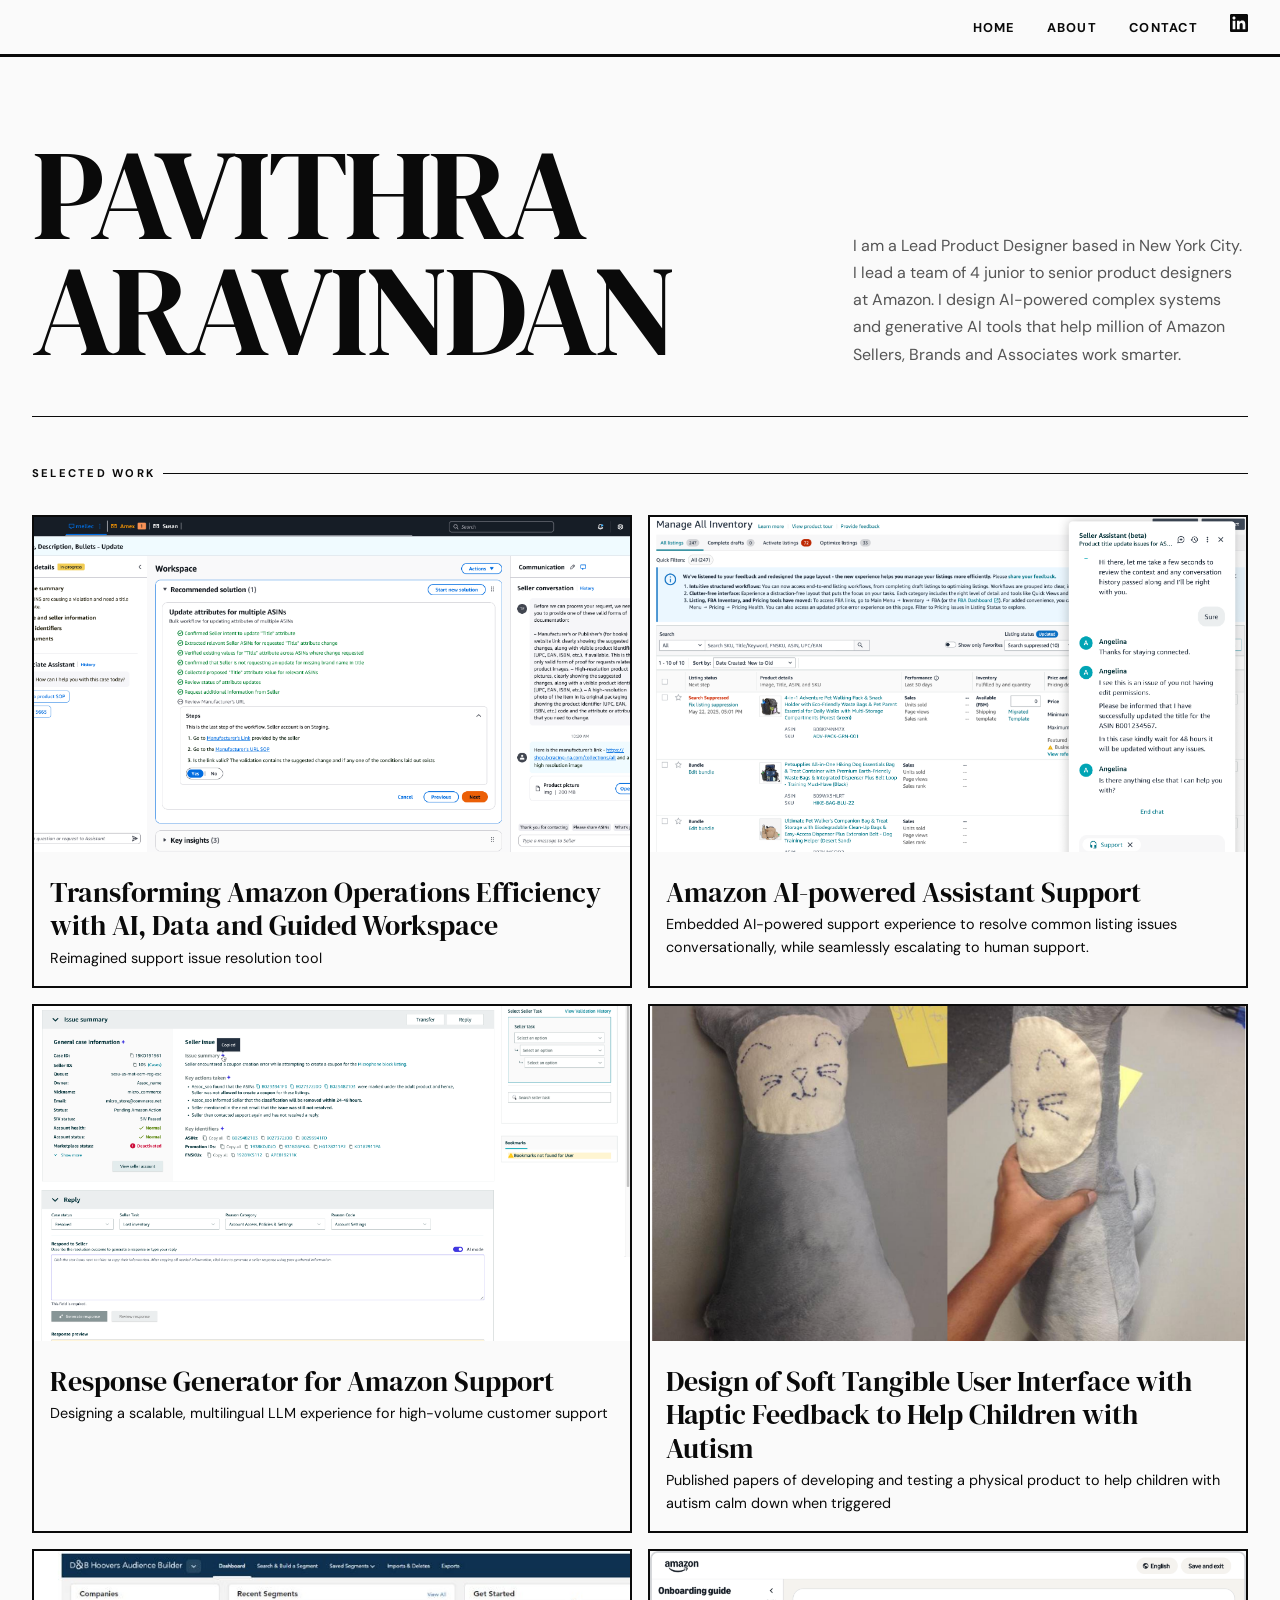
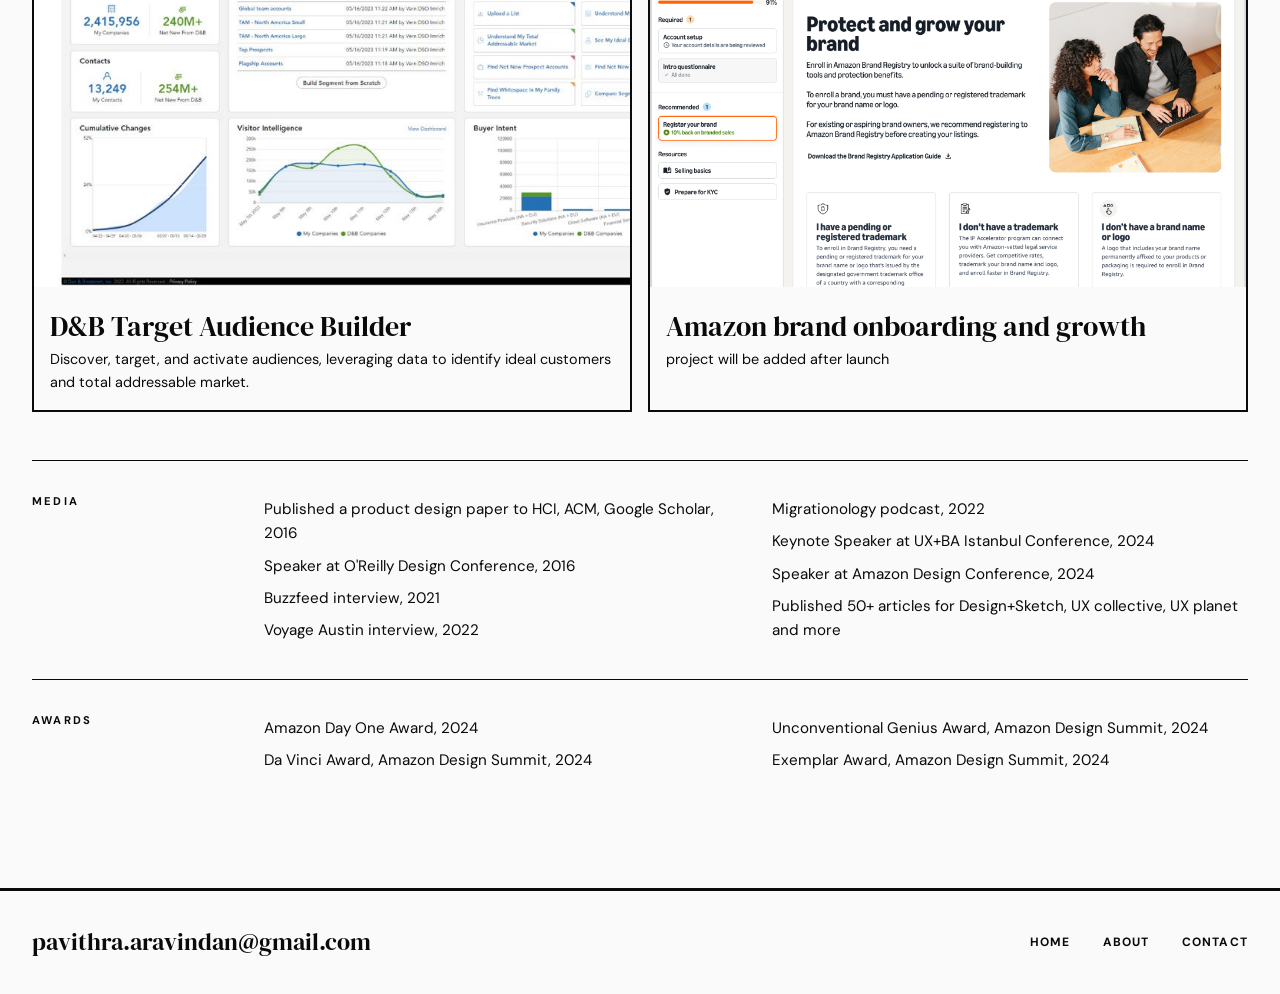
==== commit 2423bae9: "Reorder projects: move D&B and brand onboarding to end Co-Authored-By: Claude Opus 4.5 <noreply@anth" ====
--- a/site-3-editorial/index.html
+++ b/site-3-editorial/index.html
@@ -63,6 +63,20 @@
           <p>Embedded AI-powered support experience to resolve common listing issues conversationally, while seamlessly
             escalating to human support.</p>
         </a>
+        <a href="response-generator.html" class="project-card">
+          <img src="images/response-generator-thumb.png" alt="Response Generator"
+            style="width: 100%; aspect-ratio: 16/9; object-fit: cover; object-position: center;">
+          <h3>Response Generator for Amazon Support</h3>
+          <p>Designing a scalable, multilingual LLM experience for high-volume customer support</p>
+        </a>
+        <a href="https://scholar.google.com/citations?user=_Li9Cc0AAAAJ&hl=en&oi=ao" class="project-card"
+          target="_blank">
+          <img src="images/haptic-feedback.png" alt="Soft Tangible User Interface"
+            style="width: 100%; aspect-ratio: 16/9; object-fit: cover;">
+          <h3>Design of Soft Tangible User Interface with Haptic Feedback to Help Children with Autism</h3>
+          <p>Published papers of developing and testing a physical product to help children with autism calm down when
+            triggered</p>
+        </a>
         <a href="https://www.dnb.com/en-us/products/dnb-hoovers/audience-builder.html" class="project-card"
           target="_blank">
           <img src="images/dnb-audience-builder.jpg" alt="D&B Target Audience Builder"
@@ -76,22 +90,6 @@
             style="width: 100%; aspect-ratio: 16/9; object-fit: cover; object-position: top;">
           <h3>Amazon brand onboarding and growth</h3>
           <p>project will be added after launch</p>
-        </a>
-
-        <a href="response-generator.html" class="project-card">
-          <img src="images/response-generator-thumb.png" alt="Response Generator"
-            style="width: 100%; aspect-ratio: 16/9; object-fit: cover; object-position: center;">
-          <h3>Response Generator for Amazon Support</h3>
-          <p>Designing a scalable, multilingual LLM experience for high-volume customer support</p>
-        </a>
-
-        <a href="https://scholar.google.com/citations?user=_Li9Cc0AAAAJ&hl=en&oi=ao" class="project-card"
-          target="_blank">
-          <img src="images/haptic-feedback.png" alt="Soft Tangible User Interface"
-            style="width: 100%; aspect-ratio: 16/9; object-fit: cover;">
-          <h3>Design of Soft Tangible User Interface with Haptic Feedback to Help Children with Autism</h3>
-          <p>Published papers of developing and testing a physical product to help children with autism calm down when
-            triggered</p>
         </a>
 
       </div>
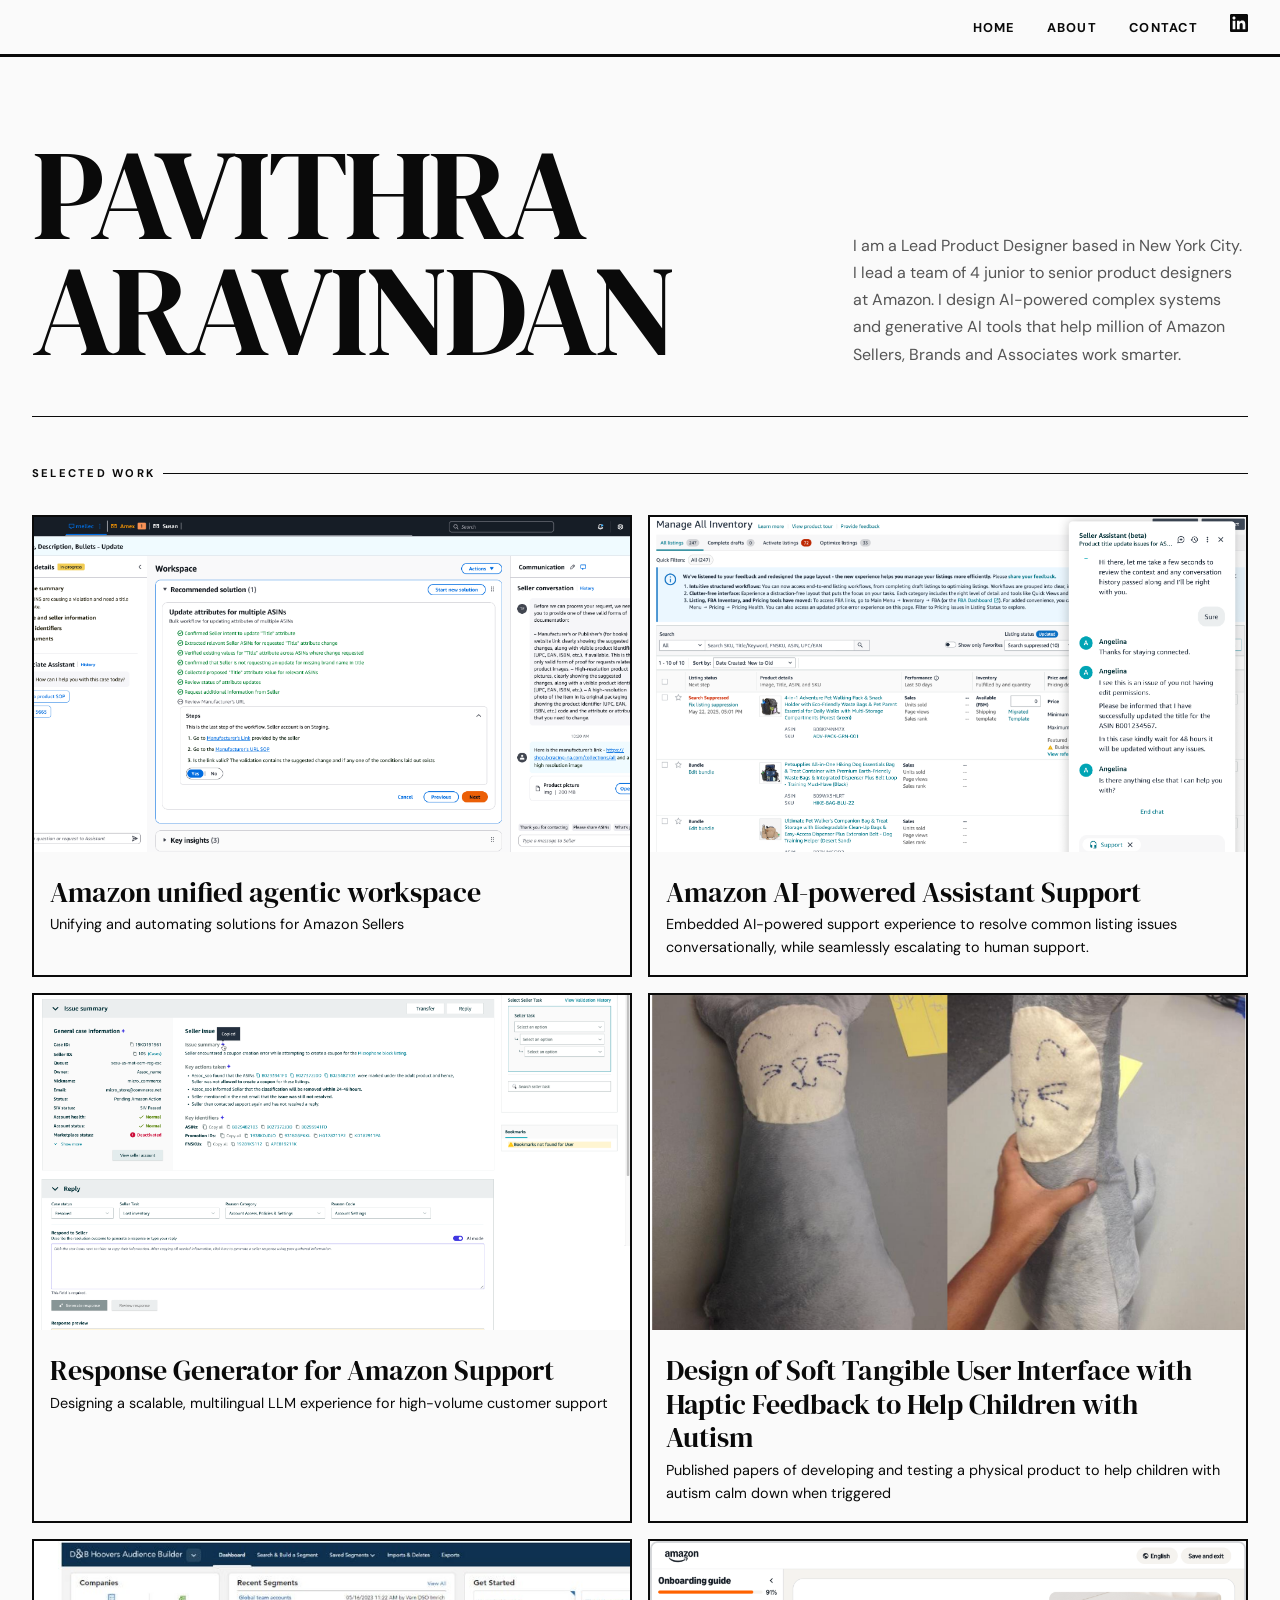
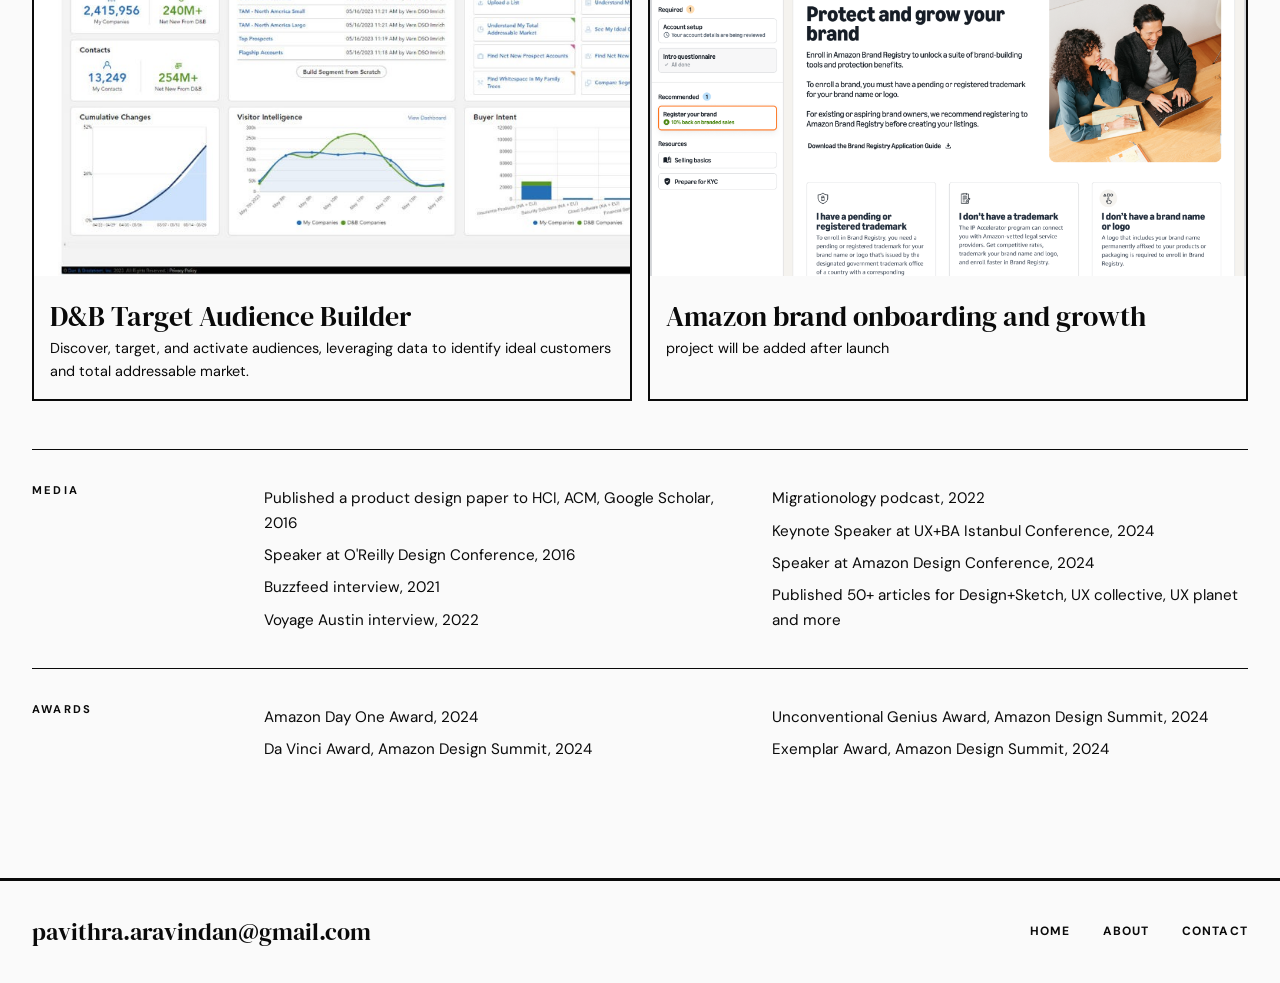
==== commit 61e531ba: "Update project 1 title to 'Amazon unified agentic workspace' and refine content" ====
--- a/site-3-editorial/index.html
+++ b/site-3-editorial/index.html
@@ -51,10 +51,10 @@
       <h2>Selected Work</h2>
       <div class="project-grid">
         <a href="project-1.html" class="project-card">
-          <img src="images/amazon-operations-thumb.png" alt="Amazon Operations Efficiency"
+          <img src="images/amazon-operations-thumb.png" alt="Unified Agentic Workspace"
             style="width: 100%; aspect-ratio: 16/9; object-fit: cover;">
-          <h3>Transforming Amazon Operations Efficiency with AI, Data and Guided Workspace</h3>
-          <p>Reimagined support issue resolution tool</p>
+          <h3>Amazon unified agentic workspace</h3>
+          <p>Unifying and automating solutions for Amazon Sellers</p>
         </a>
         <a href="seller-assistant.html" class="project-card">
           <img src="images/seller-assistant-1.png" alt="Seller Assistant"
--- a/site-3-editorial/styles.css
+++ b/site-3-editorial/styles.css
@@ -1567,4 +1567,12 @@
 
 .password-error.show {
   display: block;
+}
+
+.lead-text {
+  font-size: 1.5rem;
+  font-weight: 500;
+  line-height: 1.4;
+  color: var(--color-text);
+  margin-bottom: var(--spacing-lg);
 }
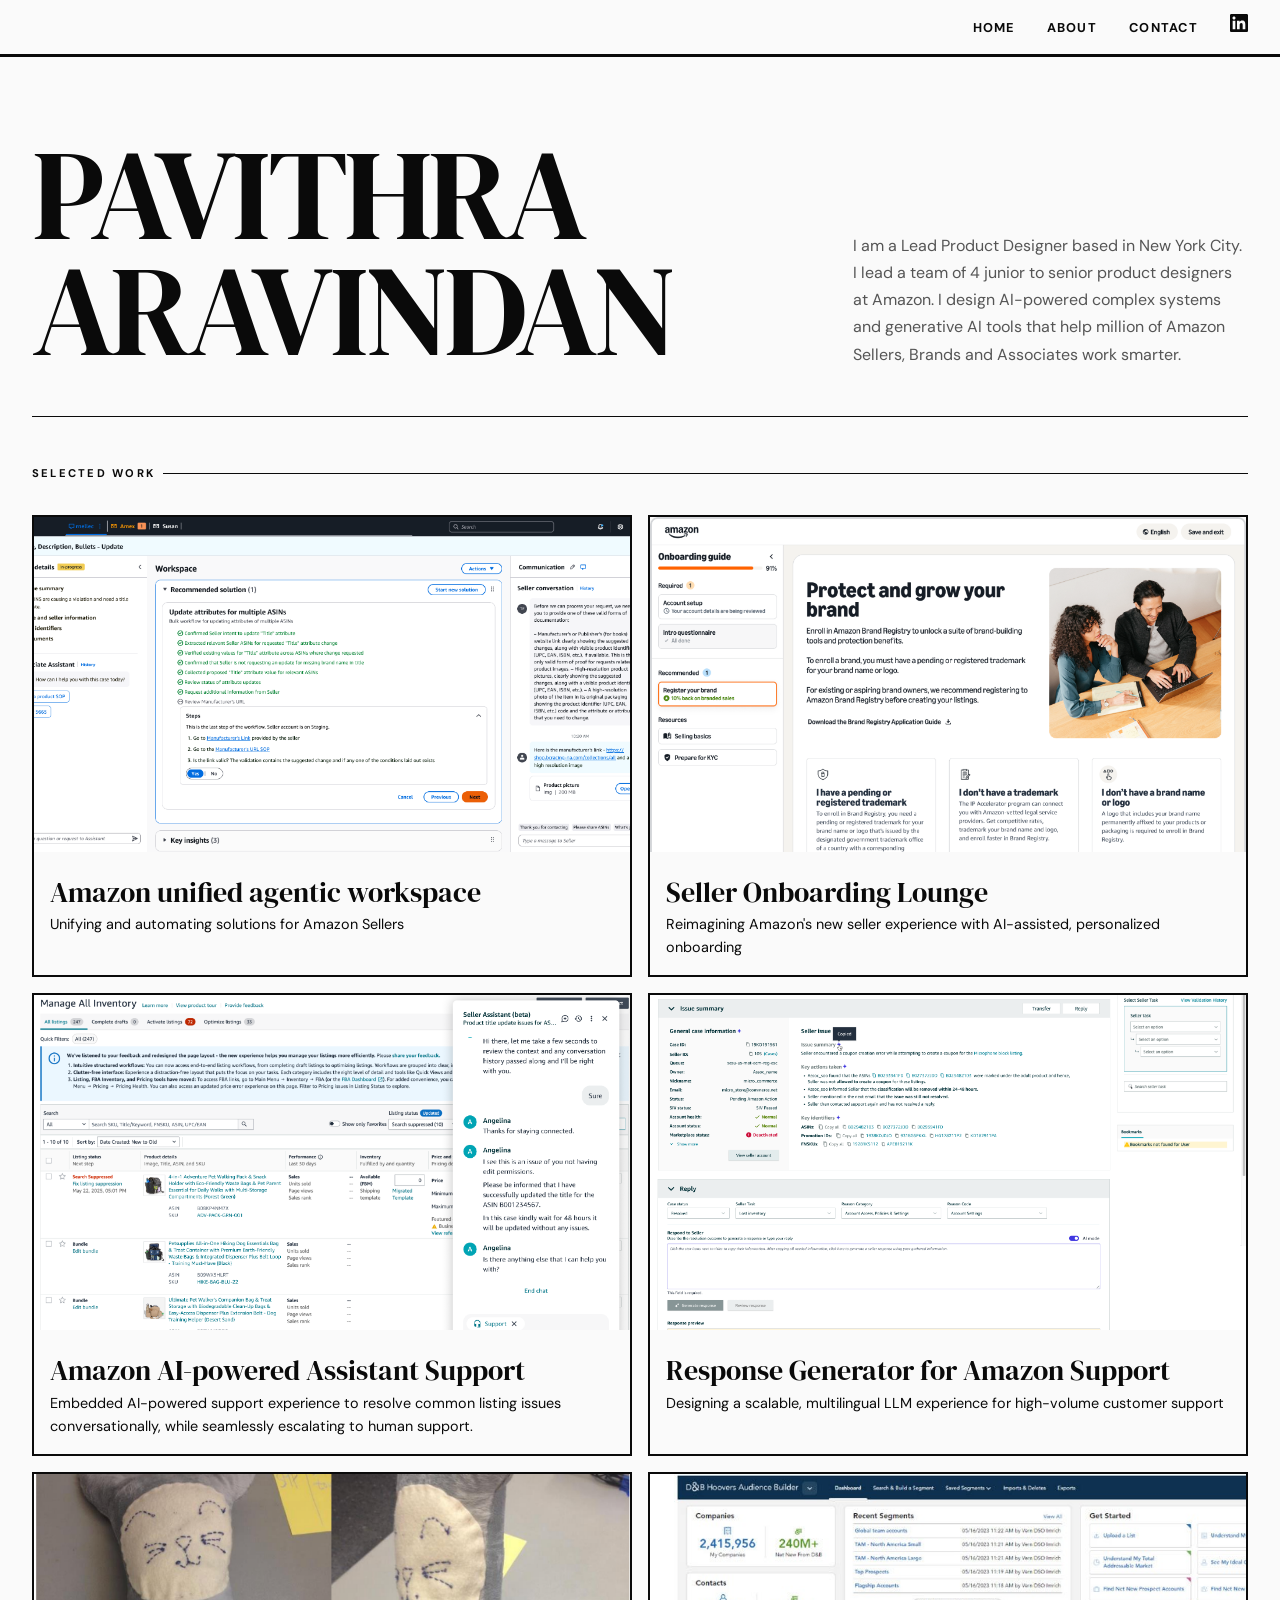
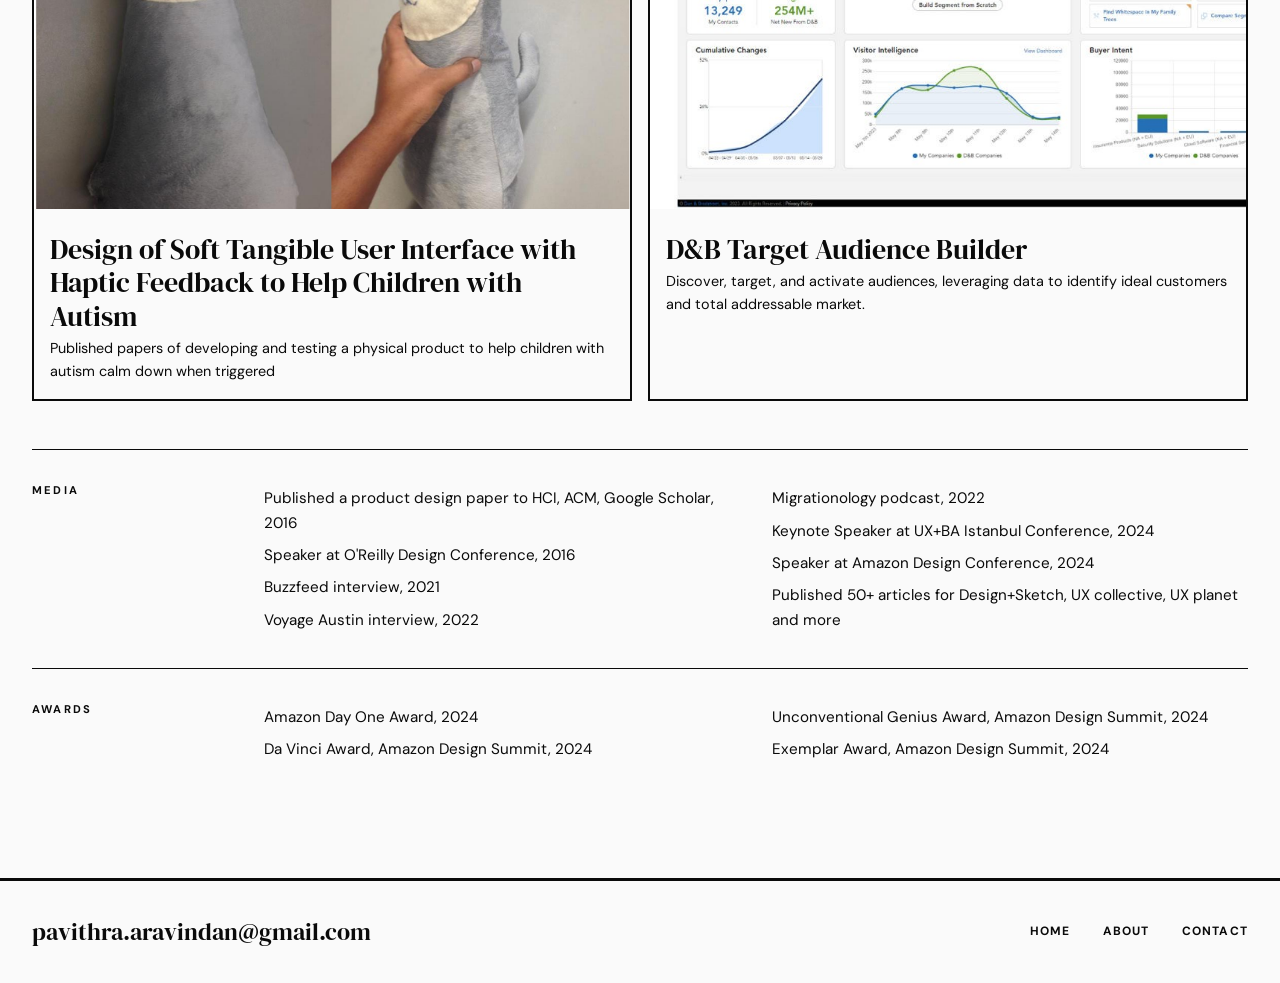
==== commit 4f1d404e: "Add Seller Onboarding Lounge project and assets (excluding large video)" ====
--- a/site-3-editorial/index.html
+++ b/site-3-editorial/index.html
@@ -56,6 +56,12 @@
           <h3>Amazon unified agentic workspace</h3>
           <p>Unifying and automating solutions for Amazon Sellers</p>
         </a>
+        <a href="seller-onboarding-lounge.html" class="project-card">
+          <img src="images/brand-onboarding.png" alt="Seller Onboarding Lounge"
+            style="width: 100%; aspect-ratio: 16/9; object-fit: cover; object-position: top;">
+          <h3>Seller Onboarding Lounge</h3>
+          <p>Reimagining Amazon's new seller experience with AI-assisted, personalized onboarding</p>
+        </a>
         <a href="seller-assistant.html" class="project-card">
           <img src="images/seller-assistant-1.png" alt="Seller Assistant"
             style="width: 100%; aspect-ratio: 16/9; object-fit: cover;">
@@ -85,12 +91,7 @@
           <p>Discover, target, and activate audiences, leveraging data to identify ideal customers and total addressable
             market.</p>
         </a>
-        <a href="#" class="project-card">
-          <img src="images/brand-onboarding.png" alt="Brand Onboarding and Growth"
-            style="width: 100%; aspect-ratio: 16/9; object-fit: cover; object-position: top;">
-          <h3>Amazon brand onboarding and growth</h3>
-          <p>project will be added after launch</p>
-        </a>
+
 
       </div>
     </section>
